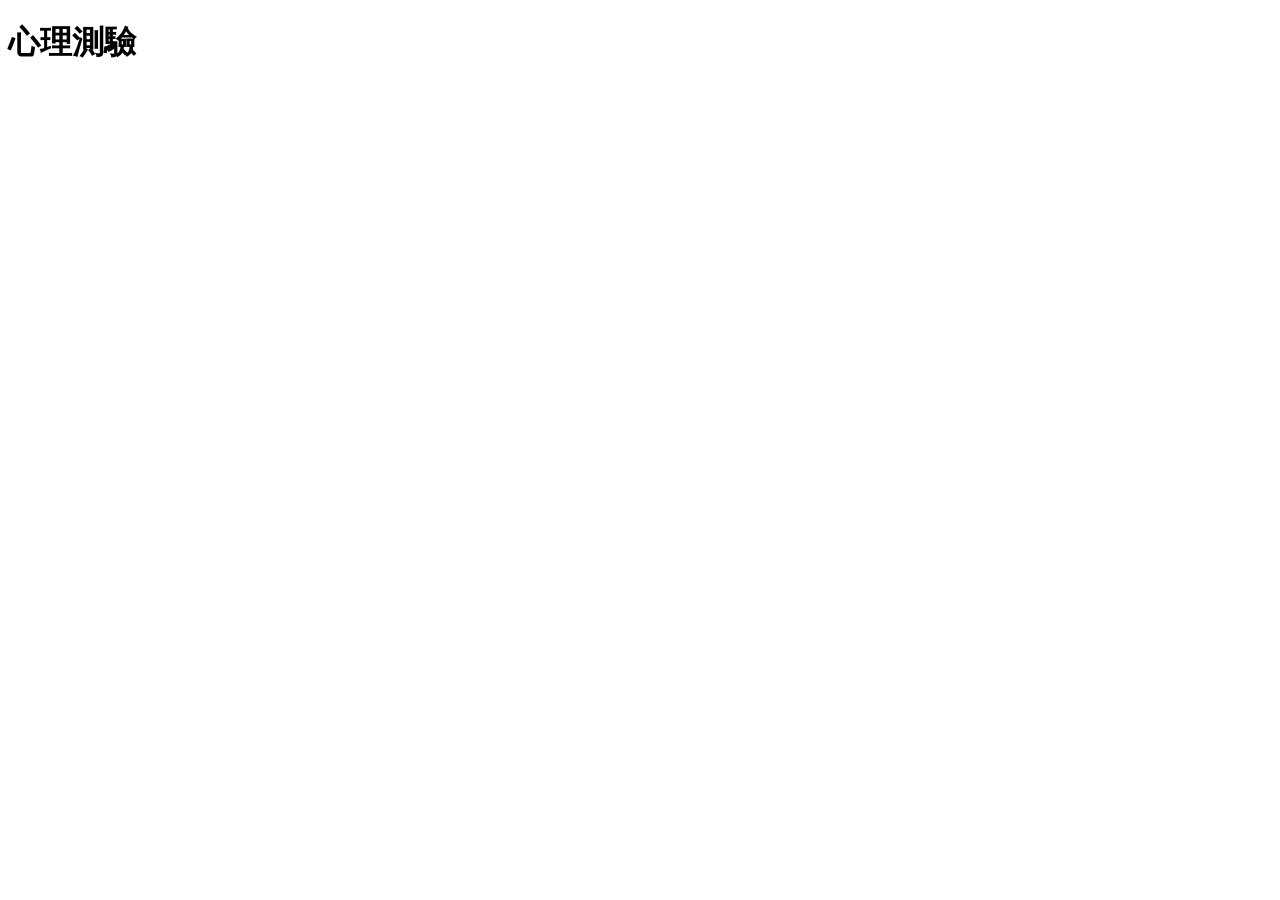
==== index.html @ 0093c1cd "Initial commit" ====
<!-- Psychology Quiz - Placeholder -->
<!DOCTYPE html>
<html lang="zh-TW">
<head>
  <meta charset="UTF-8">
  <meta name="viewport" content="width=device-width, initial-scale=1.0">
  <title>心理測驗</title>
</head>
<body>
  <h1>心理測驗</h1>
</body>
</html>
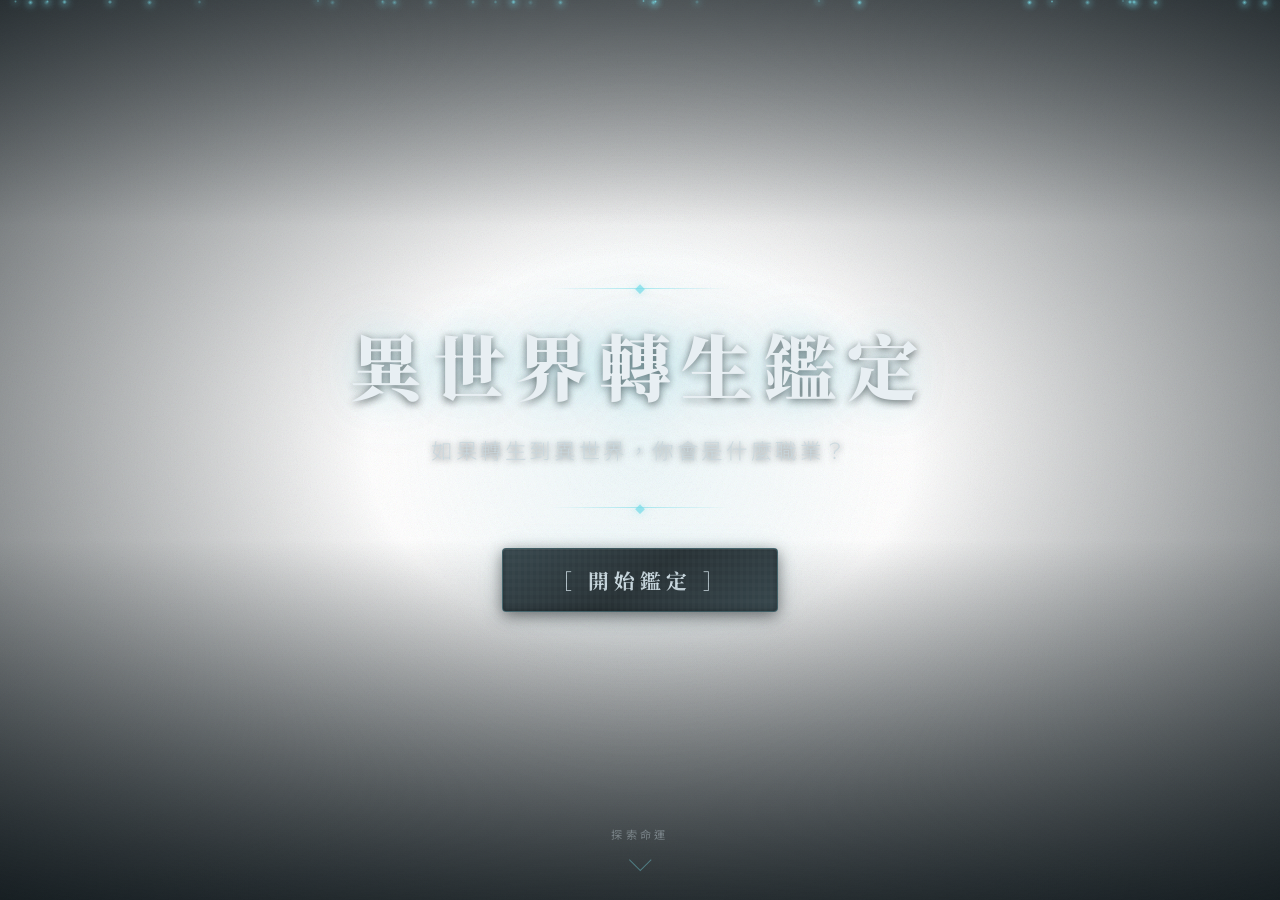
==== commit 28f23682: "Update index.html" ====
--- a/index.html
+++ b/index.html
@@ -1,12 +1,489 @@
-<!-- Psychology Quiz - Placeholder -->
 <!DOCTYPE html>
 <html lang="zh-TW">
 <head>
   <meta charset="UTF-8">
   <meta name="viewport" content="width=device-width, initial-scale=1.0">
-  <title>心理測驗</title>
+  <title>異世界轉生鑑定 — 如果轉生到異世界，你會是什麼職業？</title>
+  <meta name="description" content="踏入古老的傳送門，探索你在異世界中的命運。一場關於靈魂深處的職業鑑定，正等待著你。">
+  <link rel="preconnect" href="https://fonts.googleapis.com">
+  <link rel="preconnect" href="https://fonts.gstatic.com" crossorigin>
+  <link href="https://fonts.googleapis.com/css2?family=Noto+Serif+TC:wght@400;700;900&family=Noto+Sans+TC:wght@300;400;500&display=swap" rel="stylesheet">
+  <style>
+    /* ===== CSS Reset & Base ===== */
+    *, *::before, *::after {
+      margin: 0;
+      padding: 0;
+      box-sizing: border-box;
+    }
+
+    html, body {
+      width: 100%;
+      height: 100%;
+      overflow: hidden;
+      font-family: 'Noto Sans TC', sans-serif;
+    }
+
+    /* ===== Hero Container ===== */
+    .hero {
+      position: relative;
+      width: 100%;
+      height: 100vh;
+      display: flex;
+      flex-direction: column;
+      align-items: center;
+      justify-content: center;
+      overflow: hidden;
+    }
+
+    /* ===== Background Image ===== */
+    .hero__bg {
+      position: absolute;
+      inset: 0;
+      z-index: 0;
+      background: url('hero-bg.png') center center / cover no-repeat;
+      /* 備用路徑（若 hero-bg.png 不存在）:
+         background: url('file:///C:/Users/tokchou/.gemini/antigravity/brain/605d682d-2f90-44e6-a83c-8b6c13714601/hero_portal_image_1777382098458.png') center center / cover no-repeat;
+      */
+      filter: brightness(0.55) saturate(0.7);
+      animation: slowZoom 30s ease-in-out infinite alternate;
+    }
+
+    @keyframes slowZoom {
+      0%   { transform: scale(1); }
+      100% { transform: scale(1.08); }
+    }
+
+    /* ===== Dark Vignette Overlay ===== */
+    .hero__vignette {
+      position: absolute;
+      inset: 0;
+      z-index: 1;
+      background:
+        radial-gradient(ellipse at center, transparent 30%, rgba(10, 18, 22, 0.75) 100%),
+        linear-gradient(to bottom,
+          rgba(10, 18, 22, 0.5) 0%,
+          transparent 25%,
+          transparent 60%,
+          rgba(10, 18, 22, 0.8) 100%
+        );
+      pointer-events: none;
+    }
+
+    /* ===== Film Grain Overlay ===== */
+    .hero__grain {
+      position: absolute;
+      inset: 0;
+      z-index: 2;
+      pointer-events: none;
+      opacity: 0.12;
+      background-image: url("data:image/svg+xml,%3Csvg viewBox='0 0 256 256' xmlns='http://www.w3.org/2000/svg'%3E%3Cfilter id='noise'%3E%3CfeTurbulence type='fractalNoise' baseFrequency='0.9' numOctaves='4' stitchTiles='stitch'/%3E%3C/filter%3E%3Crect width='100%25' height='100%25' filter='url(%23noise)' opacity='1'/%3E%3C/svg%3E");
+      background-repeat: repeat;
+      background-size: 200px 200px;
+      mix-blend-mode: overlay;
+      animation: grainShift 0.5s steps(4) infinite;
+    }
+
+    @keyframes grainShift {
+      0%   { transform: translate(0, 0); }
+      25%  { transform: translate(-2px, 3px); }
+      50%  { transform: translate(3px, -1px); }
+      75%  { transform: translate(-1px, -3px); }
+      100% { transform: translate(2px, 1px); }
+    }
+
+    /* ===== Floating Particles ===== */
+    .particles {
+      position: absolute;
+      inset: 0;
+      z-index: 3;
+      pointer-events: none;
+      overflow: hidden;
+    }
+
+    .particle {
+      position: absolute;
+      width: 3px;
+      height: 3px;
+      background: radial-gradient(circle, rgba(120, 220, 232, 0.9), transparent);
+      border-radius: 50%;
+      animation: floatUp linear infinite;
+      box-shadow: 0 0 6px 2px rgba(120, 220, 232, 0.4);
+    }
+
+    @keyframes floatUp {
+      0%   { transform: translateY(100vh) scale(0); opacity: 0; }
+      10%  { opacity: 1; }
+      90%  { opacity: 0.8; }
+      100% { transform: translateY(-10vh) scale(1.2); opacity: 0; }
+    }
+
+    /* ===== Content Layer ===== */
+    .hero__content {
+      position: relative;
+      z-index: 4;
+      display: flex;
+      flex-direction: column;
+      align-items: center;
+      justify-content: center;
+      text-align: center;
+      padding: 2rem;
+      max-width: 900px;
+    }
+
+    /* ===== Decorative Rune Line ===== */
+    .rune-line {
+      width: 180px;
+      height: 1px;
+      background: linear-gradient(90deg, transparent, rgba(120, 220, 232, 0.6), transparent);
+      margin: 0 auto 1.8rem;
+      position: relative;
+    }
+
+    .rune-line::before {
+      content: '◆';
+      position: absolute;
+      top: 50%;
+      left: 50%;
+      transform: translate(-50%, -50%);
+      color: rgba(120, 220, 232, 0.7);
+      font-size: 10px;
+      text-shadow: 0 0 8px rgba(120, 220, 232, 0.5);
+    }
+
+    /* ===== Title ===== */
+    .hero__title {
+      font-family: 'Noto Serif TC', serif;
+      font-weight: 900;
+      font-size: clamp(2.4rem, 6vw, 4.5rem);
+      color: #e8eff3;
+      letter-spacing: 0.15em;
+      line-height: 1.3;
+      text-shadow:
+        0 0 40px rgba(80, 180, 200, 0.35),
+        0 0 80px rgba(80, 180, 200, 0.15),
+        0 2px 8px rgba(0, 0, 0, 0.6);
+      margin-bottom: 0.3em;
+      animation: titleFadeIn 2s ease-out forwards;
+      opacity: 0;
+    }
+
+    @keyframes titleFadeIn {
+      0%   { opacity: 0; transform: translateY(20px); filter: blur(6px); }
+      100% { opacity: 1; transform: translateY(0);    filter: blur(0); }
+    }
+
+    /* ===== Subtitle ===== */
+    .hero__subtitle {
+      font-family: 'Noto Sans TC', sans-serif;
+      font-weight: 300;
+      font-size: clamp(0.95rem, 2.2vw, 1.35rem);
+      color: rgba(200, 215, 222, 0.85);
+      letter-spacing: 0.12em;
+      line-height: 1.6;
+      margin-bottom: 2.5rem;
+      text-shadow: 0 1px 6px rgba(0, 0, 0, 0.5);
+      animation: subtitleFadeIn 2s ease-out 0.5s forwards;
+      opacity: 0;
+    }
+
+    @keyframes subtitleFadeIn {
+      0%   { opacity: 0; transform: translateY(14px); }
+      100% { opacity: 1; transform: translateY(0); }
+    }
+
+    /* ===== Second Rune Line (below subtitle) ===== */
+    .rune-line--bottom {
+      margin: 0 auto 2.5rem;
+    }
+
+    /* ===== Stone CTA Button ===== */
+    .btn-stone {
+      position: relative;
+      display: inline-block;
+      padding: 1rem 3rem;
+      font-family: 'Noto Serif TC', serif;
+      font-weight: 700;
+      font-size: clamp(1rem, 2vw, 1.3rem);
+      letter-spacing: 0.25em;
+      color: #c8d7de;
+      background:
+        linear-gradient(145deg, #3a4a50, #2a3438, #3a4a50);
+      border: 1px solid rgba(120, 220, 232, 0.2);
+      border-radius: 4px;
+      cursor: pointer;
+      text-decoration: none;
+      box-shadow:
+        inset 0 1px 0 rgba(255, 255, 255, 0.08),
+        inset 0 -2px 4px rgba(0, 0, 0, 0.3),
+        0 4px 16px rgba(0, 0, 0, 0.5),
+        0 0 30px rgba(80, 180, 200, 0.08);
+      transition: all 0.4s cubic-bezier(0.25, 0.46, 0.45, 0.94);
+      animation: btnFadeIn 2s ease-out 1s forwards;
+      opacity: 0;
+      overflow: hidden;
+    }
+
+    .btn-stone::before {
+      content: '';
+      position: absolute;
+      inset: 0;
+      background:
+        repeating-linear-gradient(
+          90deg,
+          transparent,
+          transparent 3px,
+          rgba(255, 255, 255, 0.015) 3px,
+          rgba(255, 255, 255, 0.015) 6px
+        ),
+        repeating-linear-gradient(
+          0deg,
+          transparent,
+          transparent 4px,
+          rgba(0, 0, 0, 0.04) 4px,
+          rgba(0, 0, 0, 0.04) 8px
+        );
+      border-radius: inherit;
+      pointer-events: none;
+    }
+
+    /* Glowing edge sweep */
+    .btn-stone::after {
+      content: '';
+      position: absolute;
+      top: 0;
+      left: -100%;
+      width: 100%;
+      height: 100%;
+      background: linear-gradient(
+        90deg,
+        transparent,
+        rgba(120, 220, 232, 0.12),
+        transparent
+      );
+      transition: left 0.6s ease;
+      pointer-events: none;
+    }
+
+    .btn-stone:hover {
+      color: #e0f4f8;
+      border-color: rgba(120, 220, 232, 0.5);
+      box-shadow:
+        inset 0 1px 0 rgba(255, 255, 255, 0.12),
+        inset 0 -2px 4px rgba(0, 0, 0, 0.3),
+        0 4px 20px rgba(0, 0, 0, 0.5),
+        0 0 50px rgba(80, 180, 200, 0.2),
+        0 0 100px rgba(80, 180, 200, 0.08);
+      transform: translateY(-2px);
+      text-shadow: 0 0 12px rgba(120, 220, 232, 0.4);
+    }
+
+    .btn-stone:hover::after {
+      left: 100%;
+    }
+
+    .btn-stone:active {
+      transform: translateY(0);
+      box-shadow:
+        inset 0 2px 4px rgba(0, 0, 0, 0.4),
+        0 2px 8px rgba(0, 0, 0, 0.5);
+    }
+
+    @keyframes btnFadeIn {
+      0%   { opacity: 0; transform: translateY(20px); }
+      100% { opacity: 1; transform: translateY(0); }
+    }
+
+    /* ===== Ambient Glow (behind portal area) ===== */
+    .hero__glow {
+      position: absolute;
+      z-index: 1;
+      width: 40vw;
+      height: 40vw;
+      max-width: 500px;
+      max-height: 500px;
+      top: 50%;
+      left: 50%;
+      transform: translate(-50%, -50%);
+      background: radial-gradient(circle, rgba(80, 180, 200, 0.1) 0%, transparent 70%);
+      pointer-events: none;
+      animation: glowPulse 5s ease-in-out infinite;
+    }
+
+    @keyframes glowPulse {
+      0%, 100% { opacity: 0.4; transform: translate(-50%, -50%) scale(1); }
+      50%      { opacity: 0.8; transform: translate(-50%, -50%) scale(1.15); }
+    }
+
+    /* ===== Bottom Decorative Line ===== */
+    .hero__footer {
+      position: absolute;
+      bottom: 2rem;
+      left: 50%;
+      transform: translateX(-50%);
+      z-index: 4;
+      display: flex;
+      flex-direction: column;
+      align-items: center;
+      gap: 0.6rem;
+      animation: footerFadeIn 2s ease-out 1.5s forwards;
+      opacity: 0;
+    }
+
+    @keyframes footerFadeIn {
+      0%   { opacity: 0; }
+      100% { opacity: 1; }
+    }
+
+    .scroll-hint {
+      font-family: 'Noto Sans TC', sans-serif;
+      font-size: 0.7rem;
+      color: rgba(200, 215, 222, 0.4);
+      letter-spacing: 0.3em;
+      text-transform: uppercase;
+    }
+
+    .scroll-arrow {
+      width: 16px;
+      height: 16px;
+      border-right: 1px solid rgba(120, 220, 232, 0.4);
+      border-bottom: 1px solid rgba(120, 220, 232, 0.4);
+      transform: rotate(45deg);
+      animation: arrowBounce 2s ease-in-out infinite;
+    }
+
+    @keyframes arrowBounce {
+      0%, 100% { transform: rotate(45deg) translateY(0); opacity: 0.4; }
+      50%      { transform: rotate(45deg) translateY(4px); opacity: 0.8; }
+    }
+
+    /* ===== Responsive Adjustments ===== */
+    @media (max-width: 768px) {
+      .hero__content {
+        padding: 1.5rem;
+      }
+
+      .rune-line {
+        width: 120px;
+        margin-bottom: 1.2rem;
+      }
+
+      .hero__subtitle {
+        margin-bottom: 2rem;
+      }
+
+      .btn-stone {
+        padding: 0.85rem 2.2rem;
+      }
+    }
+
+    @media (max-width: 480px) {
+      .hero__title {
+        letter-spacing: 0.08em;
+      }
+
+      .hero__subtitle {
+        letter-spacing: 0.06em;
+      }
+
+      .btn-stone {
+        padding: 0.75rem 1.8rem;
+        letter-spacing: 0.15em;
+      }
+    }
+  </style>
 </head>
 <body>
-  <h1>心理測驗</h1>
+  <section class="hero" id="hero-cover">
+    <!-- Background image layer -->
+    <div class="hero__bg" aria-hidden="true"></div>
+
+    <!-- Ambient glow -->
+    <div class="hero__glow" aria-hidden="true"></div>
+
+    <!-- Vignette overlay -->
+    <div class="hero__vignette" aria-hidden="true"></div>
+
+    <!-- Film grain overlay -->
+    <div class="hero__grain" aria-hidden="true"></div>
+
+    <!-- Floating soul particles -->
+    <div class="particles" aria-hidden="true" id="particles-container"></div>
+
+    <!-- Main content -->
+    <div class="hero__content">
+      <div class="rune-line" aria-hidden="true"></div>
+
+      <h1 class="hero__title" id="main-title">異世界轉生鑑定</h1>
+
+      <p class="hero__subtitle" id="main-subtitle">
+        如果轉生到異世界，你會是什麼職業？
+      </p>
+
+      <div class="rune-line rune-line--bottom" aria-hidden="true"></div>
+
+      <button class="btn-stone" id="start-quiz-btn" type="button" aria-label="開始鑑定">
+        ［ 開始鑑定 ］
+      </button>
+    </div>
+
+    <!-- Bottom scroll hint -->
+    <div class="hero__footer" aria-hidden="true">
+      <span class="scroll-hint">探索命運</span>
+      <div class="scroll-arrow"></div>
+    </div>
+  </section>
+
+  <script>
+    // ===== Generate floating soul particles =====
+    (function createParticles() {
+      const container = document.getElementById('particles-container');
+      const count = 35;
+
+      for (let i = 0; i < count; i++) {
+        const particle = document.createElement('div');
+        particle.classList.add('particle');
+
+        // Randomize position, size, and timing
+        const left = Math.random() * 100;
+        const size = 2 + Math.random() * 4;
+        const duration = 8 + Math.random() * 12;
+        const delay = Math.random() * 15;
+        const opacity = 0.3 + Math.random() * 0.7;
+
+        particle.style.left = `${left}%`;
+        particle.style.width = `${size}px`;
+        particle.style.height = `${size}px`;
+        particle.style.animationDuration = `${duration}s`;
+        particle.style.animationDelay = `${delay}s`;
+        particle.style.opacity = opacity;
+
+        container.appendChild(particle);
+      }
+    })();
+
+    // ===== Button click handler (placeholder for quiz navigation) =====
+    document.getElementById('start-quiz-btn').addEventListener('click', function() {
+      // Future: Navigate to quiz page
+      this.style.pointerEvents = 'none';
+      this.textContent = '⟡ 傳送中… ⟡';
+
+      // Simulate a portal transition effect
+      document.querySelector('.hero__glow').style.animation = 'none';
+      document.querySelector('.hero__glow').style.opacity = '1';
+      document.querySelector('.hero__glow').style.transform = 'translate(-50%, -50%) scale(3)';
+      document.querySelector('.hero__glow').style.transition = 'all 1.5s ease-in-out';
+
+      document.querySelector('.hero__bg').style.filter = 'brightness(0.2) saturate(0.3)';
+      document.querySelector('.hero__bg').style.transition = 'filter 1.5s ease-in-out';
+
+      // Reset after animation (replace with actual navigation)
+      setTimeout(() => {
+        this.textContent = '［ 開始鑑定 ］';
+        this.style.pointerEvents = 'auto';
+        document.querySelector('.hero__glow').style.cssText = '';
+        document.querySelector('.hero__bg').style.cssText = '';
+      }, 2500);
+    });
+  </script>
 </body>
 </html>
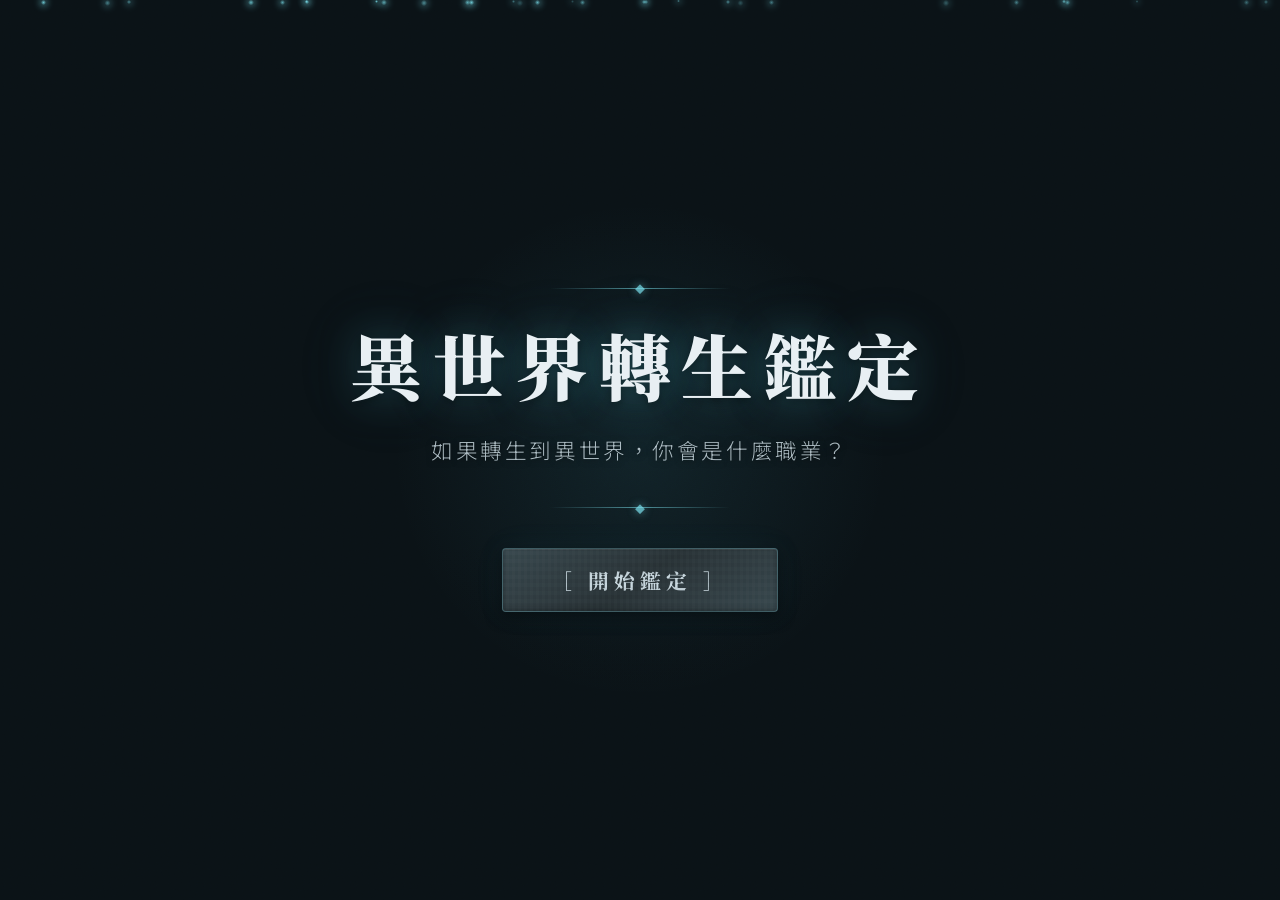
==== commit 8770bb99: "v1.0" ====
--- a/index.html
+++ b/index.html
@@ -8,482 +8,59 @@
   <link rel="preconnect" href="https://fonts.googleapis.com">
   <link rel="preconnect" href="https://fonts.gstatic.com" crossorigin>
   <link href="https://fonts.googleapis.com/css2?family=Noto+Serif+TC:wght@400;700;900&family=Noto+Sans+TC:wght@300;400;500&display=swap" rel="stylesheet">
-  <style>
-    /* ===== CSS Reset & Base ===== */
-    *, *::before, *::after {
-      margin: 0;
-      padding: 0;
-      box-sizing: border-box;
-    }
-
-    html, body {
-      width: 100%;
-      height: 100%;
-      overflow: hidden;
-      font-family: 'Noto Sans TC', sans-serif;
-    }
-
-    /* ===== Hero Container ===== */
-    .hero {
-      position: relative;
-      width: 100%;
-      height: 100vh;
-      display: flex;
-      flex-direction: column;
-      align-items: center;
-      justify-content: center;
-      overflow: hidden;
-    }
-
-    /* ===== Background Image ===== */
-    .hero__bg {
-      position: absolute;
-      inset: 0;
-      z-index: 0;
-      background: url('hero-bg.png') center center / cover no-repeat;
-      /* 備用路徑（若 hero-bg.png 不存在）:
-         background: url('file:///C:/Users/tokchou/.gemini/antigravity/brain/605d682d-2f90-44e6-a83c-8b6c13714601/hero_portal_image_1777382098458.png') center center / cover no-repeat;
-      */
-      filter: brightness(0.55) saturate(0.7);
-      animation: slowZoom 30s ease-in-out infinite alternate;
-    }
-
-    @keyframes slowZoom {
-      0%   { transform: scale(1); }
-      100% { transform: scale(1.08); }
-    }
-
-    /* ===== Dark Vignette Overlay ===== */
-    .hero__vignette {
-      position: absolute;
-      inset: 0;
-      z-index: 1;
-      background:
-        radial-gradient(ellipse at center, transparent 30%, rgba(10, 18, 22, 0.75) 100%),
-        linear-gradient(to bottom,
-          rgba(10, 18, 22, 0.5) 0%,
-          transparent 25%,
-          transparent 60%,
-          rgba(10, 18, 22, 0.8) 100%
-        );
-      pointer-events: none;
-    }
-
-    /* ===== Film Grain Overlay ===== */
-    .hero__grain {
-      position: absolute;
-      inset: 0;
-      z-index: 2;
-      pointer-events: none;
-      opacity: 0.12;
-      background-image: url("data:image/svg+xml,%3Csvg viewBox='0 0 256 256' xmlns='http://www.w3.org/2000/svg'%3E%3Cfilter id='noise'%3E%3CfeTurbulence type='fractalNoise' baseFrequency='0.9' numOctaves='4' stitchTiles='stitch'/%3E%3C/filter%3E%3Crect width='100%25' height='100%25' filter='url(%23noise)' opacity='1'/%3E%3C/svg%3E");
-      background-repeat: repeat;
-      background-size: 200px 200px;
-      mix-blend-mode: overlay;
-      animation: grainShift 0.5s steps(4) infinite;
-    }
-
-    @keyframes grainShift {
-      0%   { transform: translate(0, 0); }
-      25%  { transform: translate(-2px, 3px); }
-      50%  { transform: translate(3px, -1px); }
-      75%  { transform: translate(-1px, -3px); }
-      100% { transform: translate(2px, 1px); }
-    }
-
-    /* ===== Floating Particles ===== */
-    .particles {
-      position: absolute;
-      inset: 0;
-      z-index: 3;
-      pointer-events: none;
-      overflow: hidden;
-    }
-
-    .particle {
-      position: absolute;
-      width: 3px;
-      height: 3px;
-      background: radial-gradient(circle, rgba(120, 220, 232, 0.9), transparent);
-      border-radius: 50%;
-      animation: floatUp linear infinite;
-      box-shadow: 0 0 6px 2px rgba(120, 220, 232, 0.4);
-    }
-
-    @keyframes floatUp {
-      0%   { transform: translateY(100vh) scale(0); opacity: 0; }
-      10%  { opacity: 1; }
-      90%  { opacity: 0.8; }
-      100% { transform: translateY(-10vh) scale(1.2); opacity: 0; }
-    }
-
-    /* ===== Content Layer ===== */
-    .hero__content {
-      position: relative;
-      z-index: 4;
-      display: flex;
-      flex-direction: column;
-      align-items: center;
-      justify-content: center;
-      text-align: center;
-      padding: 2rem;
-      max-width: 900px;
-    }
-
-    /* ===== Decorative Rune Line ===== */
-    .rune-line {
-      width: 180px;
-      height: 1px;
-      background: linear-gradient(90deg, transparent, rgba(120, 220, 232, 0.6), transparent);
-      margin: 0 auto 1.8rem;
-      position: relative;
-    }
-
-    .rune-line::before {
-      content: '◆';
-      position: absolute;
-      top: 50%;
-      left: 50%;
-      transform: translate(-50%, -50%);
-      color: rgba(120, 220, 232, 0.7);
-      font-size: 10px;
-      text-shadow: 0 0 8px rgba(120, 220, 232, 0.5);
-    }
-
-    /* ===== Title ===== */
-    .hero__title {
-      font-family: 'Noto Serif TC', serif;
-      font-weight: 900;
-      font-size: clamp(2.4rem, 6vw, 4.5rem);
-      color: #e8eff3;
-      letter-spacing: 0.15em;
-      line-height: 1.3;
-      text-shadow:
-        0 0 40px rgba(80, 180, 200, 0.35),
-        0 0 80px rgba(80, 180, 200, 0.15),
-        0 2px 8px rgba(0, 0, 0, 0.6);
-      margin-bottom: 0.3em;
-      animation: titleFadeIn 2s ease-out forwards;
-      opacity: 0;
-    }
-
-    @keyframes titleFadeIn {
-      0%   { opacity: 0; transform: translateY(20px); filter: blur(6px); }
-      100% { opacity: 1; transform: translateY(0);    filter: blur(0); }
-    }
-
-    /* ===== Subtitle ===== */
-    .hero__subtitle {
-      font-family: 'Noto Sans TC', sans-serif;
-      font-weight: 300;
-      font-size: clamp(0.95rem, 2.2vw, 1.35rem);
-      color: rgba(200, 215, 222, 0.85);
-      letter-spacing: 0.12em;
-      line-height: 1.6;
-      margin-bottom: 2.5rem;
-      text-shadow: 0 1px 6px rgba(0, 0, 0, 0.5);
-      animation: subtitleFadeIn 2s ease-out 0.5s forwards;
-      opacity: 0;
-    }
-
-    @keyframes subtitleFadeIn {
-      0%   { opacity: 0; transform: translateY(14px); }
-      100% { opacity: 1; transform: translateY(0); }
-    }
-
-    /* ===== Second Rune Line (below subtitle) ===== */
-    .rune-line--bottom {
-      margin: 0 auto 2.5rem;
-    }
-
-    /* ===== Stone CTA Button ===== */
-    .btn-stone {
-      position: relative;
-      display: inline-block;
-      padding: 1rem 3rem;
-      font-family: 'Noto Serif TC', serif;
-      font-weight: 700;
-      font-size: clamp(1rem, 2vw, 1.3rem);
-      letter-spacing: 0.25em;
-      color: #c8d7de;
-      background:
-        linear-gradient(145deg, #3a4a50, #2a3438, #3a4a50);
-      border: 1px solid rgba(120, 220, 232, 0.2);
-      border-radius: 4px;
-      cursor: pointer;
-      text-decoration: none;
-      box-shadow:
-        inset 0 1px 0 rgba(255, 255, 255, 0.08),
-        inset 0 -2px 4px rgba(0, 0, 0, 0.3),
-        0 4px 16px rgba(0, 0, 0, 0.5),
-        0 0 30px rgba(80, 180, 200, 0.08);
-      transition: all 0.4s cubic-bezier(0.25, 0.46, 0.45, 0.94);
-      animation: btnFadeIn 2s ease-out 1s forwards;
-      opacity: 0;
-      overflow: hidden;
-    }
-
-    .btn-stone::before {
-      content: '';
-      position: absolute;
-      inset: 0;
-      background:
-        repeating-linear-gradient(
-          90deg,
-          transparent,
-          transparent 3px,
-          rgba(255, 255, 255, 0.015) 3px,
-          rgba(255, 255, 255, 0.015) 6px
-        ),
-        repeating-linear-gradient(
-          0deg,
-          transparent,
-          transparent 4px,
-          rgba(0, 0, 0, 0.04) 4px,
-          rgba(0, 0, 0, 0.04) 8px
-        );
-      border-radius: inherit;
-      pointer-events: none;
-    }
-
-    /* Glowing edge sweep */
-    .btn-stone::after {
-      content: '';
-      position: absolute;
-      top: 0;
-      left: -100%;
-      width: 100%;
-      height: 100%;
-      background: linear-gradient(
-        90deg,
-        transparent,
-        rgba(120, 220, 232, 0.12),
-        transparent
-      );
-      transition: left 0.6s ease;
-      pointer-events: none;
-    }
-
-    .btn-stone:hover {
-      color: #e0f4f8;
-      border-color: rgba(120, 220, 232, 0.5);
-      box-shadow:
-        inset 0 1px 0 rgba(255, 255, 255, 0.12),
-        inset 0 -2px 4px rgba(0, 0, 0, 0.3),
-        0 4px 20px rgba(0, 0, 0, 0.5),
-        0 0 50px rgba(80, 180, 200, 0.2),
-        0 0 100px rgba(80, 180, 200, 0.08);
-      transform: translateY(-2px);
-      text-shadow: 0 0 12px rgba(120, 220, 232, 0.4);
-    }
-
-    .btn-stone:hover::after {
-      left: 100%;
-    }
-
-    .btn-stone:active {
-      transform: translateY(0);
-      box-shadow:
-        inset 0 2px 4px rgba(0, 0, 0, 0.4),
-        0 2px 8px rgba(0, 0, 0, 0.5);
-    }
-
-    @keyframes btnFadeIn {
-      0%   { opacity: 0; transform: translateY(20px); }
-      100% { opacity: 1; transform: translateY(0); }
-    }
-
-    /* ===== Ambient Glow (behind portal area) ===== */
-    .hero__glow {
-      position: absolute;
-      z-index: 1;
-      width: 40vw;
-      height: 40vw;
-      max-width: 500px;
-      max-height: 500px;
-      top: 50%;
-      left: 50%;
-      transform: translate(-50%, -50%);
-      background: radial-gradient(circle, rgba(80, 180, 200, 0.1) 0%, transparent 70%);
-      pointer-events: none;
-      animation: glowPulse 5s ease-in-out infinite;
-    }
-
-    @keyframes glowPulse {
-      0%, 100% { opacity: 0.4; transform: translate(-50%, -50%) scale(1); }
-      50%      { opacity: 0.8; transform: translate(-50%, -50%) scale(1.15); }
-    }
-
-    /* ===== Bottom Decorative Line ===== */
-    .hero__footer {
-      position: absolute;
-      bottom: 2rem;
-      left: 50%;
-      transform: translateX(-50%);
-      z-index: 4;
-      display: flex;
-      flex-direction: column;
-      align-items: center;
-      gap: 0.6rem;
-      animation: footerFadeIn 2s ease-out 1.5s forwards;
-      opacity: 0;
-    }
-
-    @keyframes footerFadeIn {
-      0%   { opacity: 0; }
-      100% { opacity: 1; }
-    }
-
-    .scroll-hint {
-      font-family: 'Noto Sans TC', sans-serif;
-      font-size: 0.7rem;
-      color: rgba(200, 215, 222, 0.4);
-      letter-spacing: 0.3em;
-      text-transform: uppercase;
-    }
-
-    .scroll-arrow {
-      width: 16px;
-      height: 16px;
-      border-right: 1px solid rgba(120, 220, 232, 0.4);
-      border-bottom: 1px solid rgba(120, 220, 232, 0.4);
-      transform: rotate(45deg);
-      animation: arrowBounce 2s ease-in-out infinite;
-    }
-
-    @keyframes arrowBounce {
-      0%, 100% { transform: rotate(45deg) translateY(0); opacity: 0.4; }
-      50%      { transform: rotate(45deg) translateY(4px); opacity: 0.8; }
-    }
-
-    /* ===== Responsive Adjustments ===== */
-    @media (max-width: 768px) {
-      .hero__content {
-        padding: 1.5rem;
-      }
-
-      .rune-line {
-        width: 120px;
-        margin-bottom: 1.2rem;
-      }
-
-      .hero__subtitle {
-        margin-bottom: 2rem;
-      }
-
-      .btn-stone {
-        padding: 0.85rem 2.2rem;
-      }
-    }
-
-    @media (max-width: 480px) {
-      .hero__title {
-        letter-spacing: 0.08em;
-      }
-
-      .hero__subtitle {
-        letter-spacing: 0.06em;
-      }
-
-      .btn-stone {
-        padding: 0.75rem 1.8rem;
-        letter-spacing: 0.15em;
-      }
-    }
-  </style>
+  <link rel="stylesheet" href="style.css">
 </head>
 <body>
-  <section class="hero" id="hero-cover">
-    <!-- Background image layer -->
+
+  <!-- ===== SCREEN 1: COVER ===== -->
+  <section class="screen active" id="cover-screen">
     <div class="hero__bg" aria-hidden="true"></div>
-
-    <!-- Ambient glow -->
     <div class="hero__glow" aria-hidden="true"></div>
-
-    <!-- Vignette overlay -->
     <div class="hero__vignette" aria-hidden="true"></div>
-
-    <!-- Film grain overlay -->
     <div class="hero__grain" aria-hidden="true"></div>
-
-    <!-- Floating soul particles -->
     <div class="particles" aria-hidden="true" id="particles-container"></div>
 
-    <!-- Main content -->
     <div class="hero__content">
       <div class="rune-line" aria-hidden="true"></div>
-
-      <h1 class="hero__title" id="main-title">異世界轉生鑑定</h1>
-
-      <p class="hero__subtitle" id="main-subtitle">
-        如果轉生到異世界，你會是什麼職業？
-      </p>
-
+      <h1 class="hero__title">異世界轉生鑑定</h1>
+      <p class="hero__subtitle">如果轉生到異世界，你會是什麼職業？</p>
       <div class="rune-line rune-line--bottom" aria-hidden="true"></div>
-
-      <button class="btn-stone" id="start-quiz-btn" type="button" aria-label="開始鑑定">
-        ［ 開始鑑定 ］
-      </button>
-    </div>
-
-    <!-- Bottom scroll hint -->
-    <div class="hero__footer" aria-hidden="true">
-      <span class="scroll-hint">探索命運</span>
-      <div class="scroll-arrow"></div>
+      <button class="btn-stone" id="start-quiz-btn" type="button">［ 開始鑑定 ］</button>
     </div>
   </section>
 
-  <script>
-    // ===== Generate floating soul particles =====
-    (function createParticles() {
-      const container = document.getElementById('particles-container');
-      const count = 35;
+  <!-- ===== SCREEN 2: QUIZ ===== -->
+  <section class="screen" id="quiz-screen">
+    <div class="hero__grain" aria-hidden="true" style="opacity:0.06"></div>
+    <div class="quiz-container quiz-fade-enter">
+      <div class="progress-bar">
+        <div class="progress-bar__fill" id="progress-fill"></div>
+      </div>
+      <div class="quiz-header">
+        <div class="quiz-step" id="quiz-step"></div>
+        <h2 class="quiz-chapter" id="quiz-chapter"></h2>
+      </div>
+      <p class="quiz-scenario" id="quiz-scenario"></p>
+      <div class="options-list" id="options-list"></div>
+      <button class="btn-next" id="next-btn" type="button">下一題 →</button>
+    </div>
+  </section>
 
-      for (let i = 0; i < count; i++) {
-        const particle = document.createElement('div');
-        particle.classList.add('particle');
+  <!-- ===== SCREEN 3: RESULT ===== -->
+  <section class="screen" id="result-screen">
+    <div class="hero__grain" aria-hidden="true" style="opacity:0.06"></div>
+    <div class="result-container">
+      <div class="result-badge">— 靈 魂 軌 跡 鑑 定 結 果 —</div>
+      <div class="rune-line" aria-hidden="true" style="margin-bottom:1.5rem"></div>
+      <h2 class="result-job" id="result-job"></h2>
+      <p class="result-subtitle" id="result-subtitle"></p>
+      <p class="result-attrs" id="result-attrs"></p>
+      <div class="result-divider"></div>
+      <div class="result-description" id="result-desc"></div>
+      <button class="btn-retry" id="retry-btn" type="button">再測一次</button>
+    </div>
+  </section>
 
-        // Randomize position, size, and timing
-        const left = Math.random() * 100;
-        const size = 2 + Math.random() * 4;
-        const duration = 8 + Math.random() * 12;
-        const delay = Math.random() * 15;
-        const opacity = 0.3 + Math.random() * 0.7;
-
-        particle.style.left = `${left}%`;
-        particle.style.width = `${size}px`;
-        particle.style.height = `${size}px`;
-        particle.style.animationDuration = `${duration}s`;
-        particle.style.animationDelay = `${delay}s`;
-        particle.style.opacity = opacity;
-
-        container.appendChild(particle);
-      }
-    })();
-
-    // ===== Button click handler (placeholder for quiz navigation) =====
-    document.getElementById('start-quiz-btn').addEventListener('click', function() {
-      // Future: Navigate to quiz page
-      this.style.pointerEvents = 'none';
-      this.textContent = '⟡ 傳送中… ⟡';
-
-      // Simulate a portal transition effect
-      document.querySelector('.hero__glow').style.animation = 'none';
-      document.querySelector('.hero__glow').style.opacity = '1';
-      document.querySelector('.hero__glow').style.transform = 'translate(-50%, -50%) scale(3)';
-      document.querySelector('.hero__glow').style.transition = 'all 1.5s ease-in-out';
-
-      document.querySelector('.hero__bg').style.filter = 'brightness(0.2) saturate(0.3)';
-      document.querySelector('.hero__bg').style.transition = 'filter 1.5s ease-in-out';
-
-      // Reset after animation (replace with actual navigation)
-      setTimeout(() => {
-        this.textContent = '［ 開始鑑定 ］';
-        this.style.pointerEvents = 'auto';
-        document.querySelector('.hero__glow').style.cssText = '';
-        document.querySelector('.hero__bg').style.cssText = '';
-      }, 2500);
-    });
-  </script>
+  <script src="quiz.js"></script>
 </body>
 </html>
--- a/style.css
+++ b/style.css
@@ -0,0 +1,343 @@
+/* ===== Google Fonts loaded in HTML ===== */
+
+/* ===== Reset & Base ===== */
+*, *::before, *::after { margin:0; padding:0; box-sizing:border-box; }
+html, body {
+  width:100%; height:100%;
+  font-family:'Noto Sans TC', sans-serif;
+  background:#0a1216;
+  color:#c8d7de;
+  overflow-x:hidden;
+}
+
+/* ===== Screen System ===== */
+.screen {
+  display:none;
+  min-height:100vh;
+  width:100%;
+  position:relative;
+  flex-direction:column;
+  align-items:center;
+  justify-content:center;
+}
+.screen.active { display:flex; }
+
+/* ===== COVER SCREEN ===== */
+#cover-screen { overflow:hidden; }
+
+.hero__bg {
+  position:absolute; inset:0; z-index:0;
+  background: url('hero-bg.png') center center / cover no-repeat;
+  filter: brightness(0.55) saturate(0.7);
+  animation: slowZoom 30s ease-in-out infinite alternate;
+}
+@keyframes slowZoom { 0%{transform:scale(1)} 100%{transform:scale(1.08)} }
+
+.hero__vignette {
+  position:absolute; inset:0; z-index:1;
+  background:
+    radial-gradient(ellipse at center, transparent 30%, rgba(10,18,22,0.75) 100%),
+    linear-gradient(to bottom, rgba(10,18,22,0.5) 0%, transparent 25%, transparent 60%, rgba(10,18,22,0.8) 100%);
+  pointer-events:none;
+}
+
+.hero__grain {
+  position:absolute; inset:0; z-index:2; pointer-events:none; opacity:0.12;
+  background-image: url("data:image/svg+xml,%3Csvg viewBox='0 0 256 256' xmlns='http://www.w3.org/2000/svg'%3E%3Cfilter id='n'%3E%3CfeTurbulence type='fractalNoise' baseFrequency='0.9' numOctaves='4' stitchTiles='stitch'/%3E%3C/filter%3E%3Crect width='100%25' height='100%25' filter='url(%23n)'/%3E%3C/svg%3E");
+  background-size:200px; mix-blend-mode:overlay;
+  animation: grainShift 0.5s steps(4) infinite;
+}
+@keyframes grainShift {
+  0%{transform:translate(0,0)} 25%{transform:translate(-2px,3px)}
+  50%{transform:translate(3px,-1px)} 75%{transform:translate(-1px,-3px)}
+  100%{transform:translate(2px,1px)}
+}
+
+.hero__glow {
+  position:absolute; z-index:1;
+  width:40vw; height:40vw; max-width:500px; max-height:500px;
+  top:50%; left:50%; transform:translate(-50%,-50%);
+  background:radial-gradient(circle, rgba(80,180,200,0.1) 0%, transparent 70%);
+  pointer-events:none; animation:glowPulse 5s ease-in-out infinite;
+}
+@keyframes glowPulse {
+  0%,100%{opacity:0.4;transform:translate(-50%,-50%) scale(1)}
+  50%{opacity:0.8;transform:translate(-50%,-50%) scale(1.15)}
+}
+
+.particles { position:absolute; inset:0; z-index:3; pointer-events:none; overflow:hidden; }
+.particle {
+  position:absolute; width:3px; height:3px;
+  background:radial-gradient(circle, rgba(120,220,232,0.9), transparent);
+  border-radius:50%; animation:floatUp linear infinite;
+  box-shadow:0 0 6px 2px rgba(120,220,232,0.4);
+}
+@keyframes floatUp {
+  0%{transform:translateY(100vh) scale(0);opacity:0}
+  10%{opacity:1} 90%{opacity:0.8}
+  100%{transform:translateY(-10vh) scale(1.2);opacity:0}
+}
+
+.hero__content {
+  position:relative; z-index:4;
+  display:flex; flex-direction:column; align-items:center;
+  text-align:center; padding:2rem; max-width:900px;
+}
+
+.rune-line {
+  width:180px; height:1px; margin:0 auto 1.8rem;
+  background:linear-gradient(90deg, transparent, rgba(120,220,232,0.6), transparent);
+  position:relative;
+}
+.rune-line::before {
+  content:'◆'; position:absolute; top:50%; left:50%;
+  transform:translate(-50%,-50%); color:rgba(120,220,232,0.7);
+  font-size:10px; text-shadow:0 0 8px rgba(120,220,232,0.5);
+}
+
+.hero__title {
+  font-family:'Noto Serif TC', serif; font-weight:900;
+  font-size:clamp(2.4rem, 6vw, 4.5rem); color:#e8eff3;
+  letter-spacing:0.15em; line-height:1.3;
+  text-shadow: 0 0 40px rgba(80,180,200,0.35), 0 0 80px rgba(80,180,200,0.15), 0 2px 8px rgba(0,0,0,0.6);
+  margin-bottom:0.3em;
+  animation:titleFadeIn 2s ease-out forwards; opacity:0;
+}
+@keyframes titleFadeIn {
+  0%{opacity:0;transform:translateY(20px);filter:blur(6px)}
+  100%{opacity:1;transform:translateY(0);filter:blur(0)}
+}
+
+.hero__subtitle {
+  font-family:'Noto Sans TC', sans-serif; font-weight:300;
+  font-size:clamp(0.95rem, 2.2vw, 1.35rem);
+  color:rgba(200,215,222,0.85); letter-spacing:0.12em; line-height:1.6;
+  margin-bottom:2.5rem; text-shadow:0 1px 6px rgba(0,0,0,0.5);
+  animation:subtitleFadeIn 2s ease-out 0.5s forwards; opacity:0;
+}
+@keyframes subtitleFadeIn {
+  0%{opacity:0;transform:translateY(14px)} 100%{opacity:1;transform:translateY(0)}
+}
+
+.rune-line--bottom { margin:0 auto 2.5rem; }
+
+/* ===== Stone Button ===== */
+.btn-stone {
+  position:relative; display:inline-block;
+  padding:1rem 3rem;
+  font-family:'Noto Serif TC', serif; font-weight:700;
+  font-size:clamp(1rem, 2vw, 1.3rem); letter-spacing:0.25em;
+  color:#c8d7de;
+  background:linear-gradient(145deg, #3a4a50, #2a3438, #3a4a50);
+  border:1px solid rgba(120,220,232,0.2); border-radius:4px;
+  cursor:pointer; text-decoration:none;
+  box-shadow: inset 0 1px 0 rgba(255,255,255,0.08), inset 0 -2px 4px rgba(0,0,0,0.3),
+    0 4px 16px rgba(0,0,0,0.5), 0 0 30px rgba(80,180,200,0.08);
+  transition:all 0.4s cubic-bezier(0.25,0.46,0.45,0.94);
+  animation:btnFadeIn 2s ease-out 1s forwards; opacity:0; overflow:hidden;
+}
+.btn-stone::before {
+  content:''; position:absolute; inset:0;
+  background: repeating-linear-gradient(90deg,transparent,transparent 3px,rgba(255,255,255,0.015) 3px,rgba(255,255,255,0.015) 6px),
+    repeating-linear-gradient(0deg,transparent,transparent 4px,rgba(0,0,0,0.04) 4px,rgba(0,0,0,0.04) 8px);
+  border-radius:inherit; pointer-events:none;
+}
+.btn-stone::after {
+  content:''; position:absolute; top:0; left:-100%; width:100%; height:100%;
+  background:linear-gradient(90deg,transparent,rgba(120,220,232,0.12),transparent);
+  transition:left 0.6s ease; pointer-events:none;
+}
+.btn-stone:hover {
+  color:#e0f4f8; border-color:rgba(120,220,232,0.5);
+  box-shadow: inset 0 1px 0 rgba(255,255,255,0.12), inset 0 -2px 4px rgba(0,0,0,0.3),
+    0 4px 20px rgba(0,0,0,0.5), 0 0 50px rgba(80,180,200,0.2), 0 0 100px rgba(80,180,200,0.08);
+  transform:translateY(-2px); text-shadow:0 0 12px rgba(120,220,232,0.4);
+}
+.btn-stone:hover::after { left:100%; }
+.btn-stone:active { transform:translateY(0); }
+@keyframes btnFadeIn { 0%{opacity:0;transform:translateY(20px)} 100%{opacity:1;transform:translateY(0)} }
+
+/* ===== QUIZ SCREEN ===== */
+#quiz-screen {
+  background:
+    radial-gradient(ellipse at 30% 20%, rgba(30,60,70,0.4) 0%, transparent 60%),
+    radial-gradient(ellipse at 70% 80%, rgba(20,50,60,0.3) 0%, transparent 60%),
+    #0a1216;
+  padding:2rem 1rem;
+}
+
+.quiz-container {
+  max-width:720px; width:100%; position:relative; z-index:2;
+}
+
+/* Progress Bar */
+.progress-bar {
+  width:100%; height:4px; background:rgba(120,220,232,0.1);
+  border-radius:2px; margin-bottom:2rem; overflow:hidden;
+}
+.progress-bar__fill {
+  height:100%; width:0%;
+  background:linear-gradient(90deg, rgba(80,180,200,0.6), rgba(120,220,232,0.9));
+  border-radius:2px; transition:width 0.6s ease;
+}
+
+.quiz-header {
+  text-align:center; margin-bottom:2rem;
+}
+.quiz-step {
+  font-size:0.8rem; letter-spacing:0.3em; color:rgba(120,220,232,0.6);
+  margin-bottom:0.5rem; text-transform:uppercase;
+}
+.quiz-chapter {
+  font-family:'Noto Serif TC', serif; font-weight:700;
+  font-size:clamp(1.3rem, 3.5vw, 1.8rem); color:#e8eff3;
+  letter-spacing:0.08em;
+  text-shadow:0 0 20px rgba(80,180,200,0.2);
+}
+
+.quiz-scenario {
+  font-size:clamp(0.9rem, 2vw, 1.05rem); line-height:1.8;
+  color:rgba(200,215,222,0.8); text-align:center;
+  margin-bottom:2.5rem; padding:0 1rem;
+}
+
+/* Option Cards */
+.options-list { display:flex; flex-direction:column; gap:0.8rem; }
+.option-card {
+  display:flex; align-items:flex-start; gap:1rem;
+  padding:1.1rem 1.4rem;
+  background:rgba(30,45,52,0.5);
+  border:1px solid rgba(120,220,232,0.1);
+  border-radius:8px; cursor:pointer;
+  transition:all 0.35s ease;
+  position:relative; overflow:hidden;
+}
+.option-card::before {
+  content:''; position:absolute; inset:0;
+  background:linear-gradient(135deg, rgba(120,220,232,0.03), transparent);
+  pointer-events:none;
+}
+.option-card:hover {
+  background:rgba(40,60,70,0.6);
+  border-color:rgba(120,220,232,0.35);
+  transform:translateX(6px);
+  box-shadow:0 0 20px rgba(80,180,200,0.08);
+}
+.option-card.selected {
+  background:rgba(50,80,90,0.5);
+  border-color:rgba(120,220,232,0.6);
+  box-shadow:0 0 30px rgba(80,180,200,0.15), inset 0 0 20px rgba(80,180,200,0.05);
+}
+.option-label {
+  font-family:'Noto Serif TC', serif; font-weight:700;
+  font-size:1.1rem; color:rgba(120,220,232,0.8);
+  min-width:1.6rem; padding-top:1px;
+}
+.option-text {
+  font-size:clamp(0.88rem, 1.8vw, 0.98rem);
+  line-height:1.7; color:rgba(200,215,222,0.85);
+}
+
+/* Next Button */
+.btn-next {
+  display:block; margin:2.5rem auto 0; padding:0.9rem 2.5rem;
+  font-family:'Noto Serif TC', serif; font-weight:700;
+  font-size:1rem; letter-spacing:0.2em; color:#c8d7de;
+  background:linear-gradient(145deg, #3a4a50, #2a3438);
+  border:1px solid rgba(120,220,232,0.2); border-radius:4px;
+  cursor:pointer;
+  box-shadow:0 4px 16px rgba(0,0,0,0.4);
+  transition:all 0.35s ease;
+  opacity:0.3; pointer-events:none;
+}
+.btn-next.enabled {
+  opacity:1; pointer-events:auto;
+}
+.btn-next.enabled:hover {
+  border-color:rgba(120,220,232,0.5);
+  transform:translateY(-2px);
+  box-shadow:0 4px 20px rgba(0,0,0,0.5), 0 0 40px rgba(80,180,200,0.12);
+  text-shadow:0 0 10px rgba(120,220,232,0.3);
+}
+
+/* Quiz Fade Animation */
+.quiz-fade-enter {
+  animation:quizFadeIn 0.5s ease-out forwards;
+}
+@keyframes quizFadeIn {
+  0%{opacity:0;transform:translateY(20px)} 100%{opacity:1;transform:translateY(0)}
+}
+
+/* ===== RESULT SCREEN ===== */
+#result-screen {
+  background:
+    radial-gradient(ellipse at center, rgba(30,60,70,0.5) 0%, transparent 70%),
+    #0a1216;
+  padding:3rem 1.5rem;
+  text-align:center;
+}
+
+.result-container {
+  max-width:700px; width:100%; position:relative; z-index:2;
+}
+
+.result-badge {
+  font-size:0.8rem; letter-spacing:0.4em; color:rgba(120,220,232,0.5);
+  margin-bottom:1rem;
+}
+.result-job {
+  font-family:'Noto Serif TC', serif; font-weight:900;
+  font-size:clamp(2rem, 5vw, 3.2rem); color:#e8eff3;
+  letter-spacing:0.1em; margin-bottom:0.5rem;
+  text-shadow:0 0 40px rgba(80,180,200,0.3), 0 2px 8px rgba(0,0,0,0.5);
+  animation:titleFadeIn 1.5s ease-out forwards;
+}
+.result-subtitle {
+  font-size:clamp(0.9rem, 2vw, 1.1rem); color:rgba(120,220,232,0.7);
+  letter-spacing:0.15em; margin-bottom:0.8rem;
+  font-family:'Noto Serif TC', serif;
+}
+.result-attrs {
+  font-size:0.85rem; color:rgba(200,215,222,0.5);
+  letter-spacing:0.1em; margin-bottom:2rem;
+}
+
+.result-divider {
+  width:120px; height:1px; margin:0 auto 2rem;
+  background:linear-gradient(90deg, transparent, rgba(120,220,232,0.5), transparent);
+}
+
+.result-description {
+  font-size:clamp(0.92rem, 1.8vw, 1.02rem);
+  line-height:2; color:rgba(200,215,222,0.8);
+  text-align:left; padding:0 0.5rem;
+  margin-bottom:3rem;
+}
+
+.btn-retry {
+  display:inline-block; padding:0.9rem 2.5rem;
+  font-family:'Noto Serif TC', serif; font-weight:700;
+  font-size:1rem; letter-spacing:0.2em; color:#c8d7de;
+  background:linear-gradient(145deg, #3a4a50, #2a3438);
+  border:1px solid rgba(120,220,232,0.2); border-radius:4px;
+  cursor:pointer;
+  box-shadow:0 4px 16px rgba(0,0,0,0.4);
+  transition:all 0.35s ease;
+}
+.btn-retry:hover {
+  border-color:rgba(120,220,232,0.5);
+  transform:translateY(-2px);
+  box-shadow:0 4px 20px rgba(0,0,0,0.5), 0 0 40px rgba(80,180,200,0.12);
+}
+
+/* ===== Responsive ===== */
+@media (max-width:768px) {
+  .hero__content { padding:1.5rem; }
+  .rune-line { width:120px; margin-bottom:1.2rem; }
+  .btn-stone { padding:0.85rem 2.2rem; }
+  .option-card { padding:0.9rem 1rem; }
+}
+@media (max-width:480px) {
+  .hero__title { letter-spacing:0.08em; }
+  .btn-stone { padding:0.75rem 1.8rem; letter-spacing:0.15em; }
+}
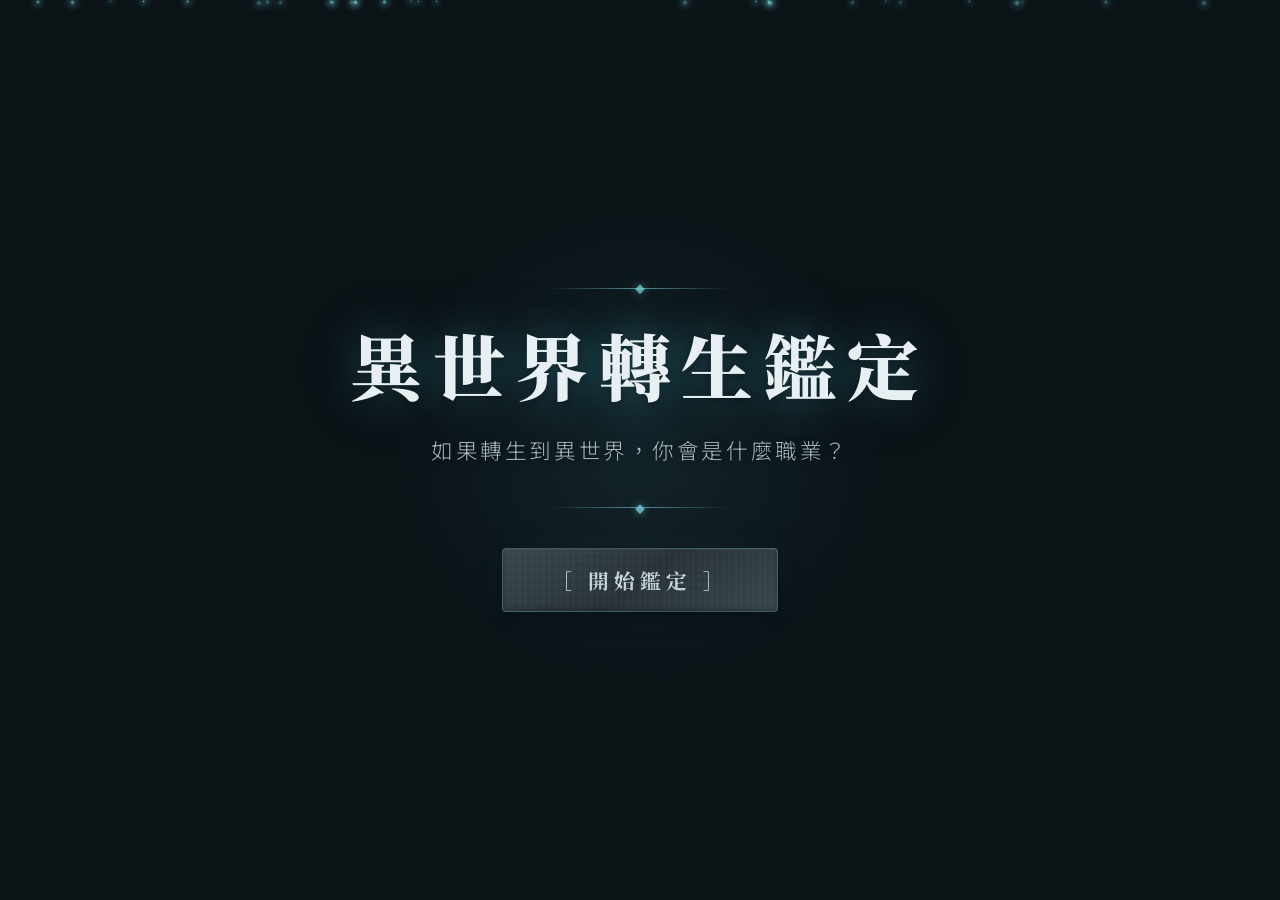
==== commit f8e5bc35: "版號：v1.0.0 (初版完整功能，含封面、10題測驗邏輯、12種職業結果、圖片預留區塊) 版號：v1.0.0 (初版完整功能，含封面、10題測驗邏輯、12種職業結果、圖片預留區塊)" ====
--- a/index.html
+++ b/index.html
@@ -40,6 +40,13 @@
         <div class="quiz-step" id="quiz-step"></div>
         <h2 class="quiz-chapter" id="quiz-chapter"></h2>
       </div>
+
+      <!-- 預留的圖片區塊 -->
+      <div class="quiz-image-placeholder" id="quiz-image-container">
+        <img id="quiz-image" src="" alt="情境插圖">
+        <div class="image-placeholder-text">【情境插圖預留區】</div>
+      </div>
+
       <p class="quiz-scenario" id="quiz-scenario"></p>
       <div class="options-list" id="options-list"></div>
       <button class="btn-next" id="next-btn" type="button">下一題 →</button>
--- a/style.css
+++ b/style.css
@@ -8,6 +8,7 @@
   background:#0a1216;
   color:#c8d7de;
   overflow-x:hidden;
+  overflow-y:scroll; /* 防止捲軸出現/消失造成的畫面抖動 */
 }
 
 /* ===== Screen System ===== */
@@ -193,6 +194,36 @@
   font-size:clamp(1.3rem, 3.5vw, 1.8rem); color:#e8eff3;
   letter-spacing:0.08em;
   text-shadow:0 0 20px rgba(80,180,200,0.2);
+}
+
+/* Quiz Image Placeholder */
+.quiz-image-placeholder {
+  width: 100%;
+  height: 240px;
+  background: rgba(30, 45, 52, 0.4);
+  border: 1px dashed rgba(120, 220, 232, 0.3);
+  border-radius: 8px;
+  margin-bottom: 2rem;
+  display: flex;
+  align-items: center;
+  justify-content: center;
+  overflow: hidden;
+  position: relative;
+}
+
+.image-placeholder-text {
+  color: rgba(120, 220, 232, 0.5);
+  font-size: 0.9rem;
+  letter-spacing: 0.1em;
+}
+
+#quiz-image {
+  width: 100%;
+  height: 100%;
+  object-fit: cover;
+  position: absolute;
+  inset: 0;
+  display: none; /* 有圖片時再改為 block */
 }
 
 .quiz-scenario {
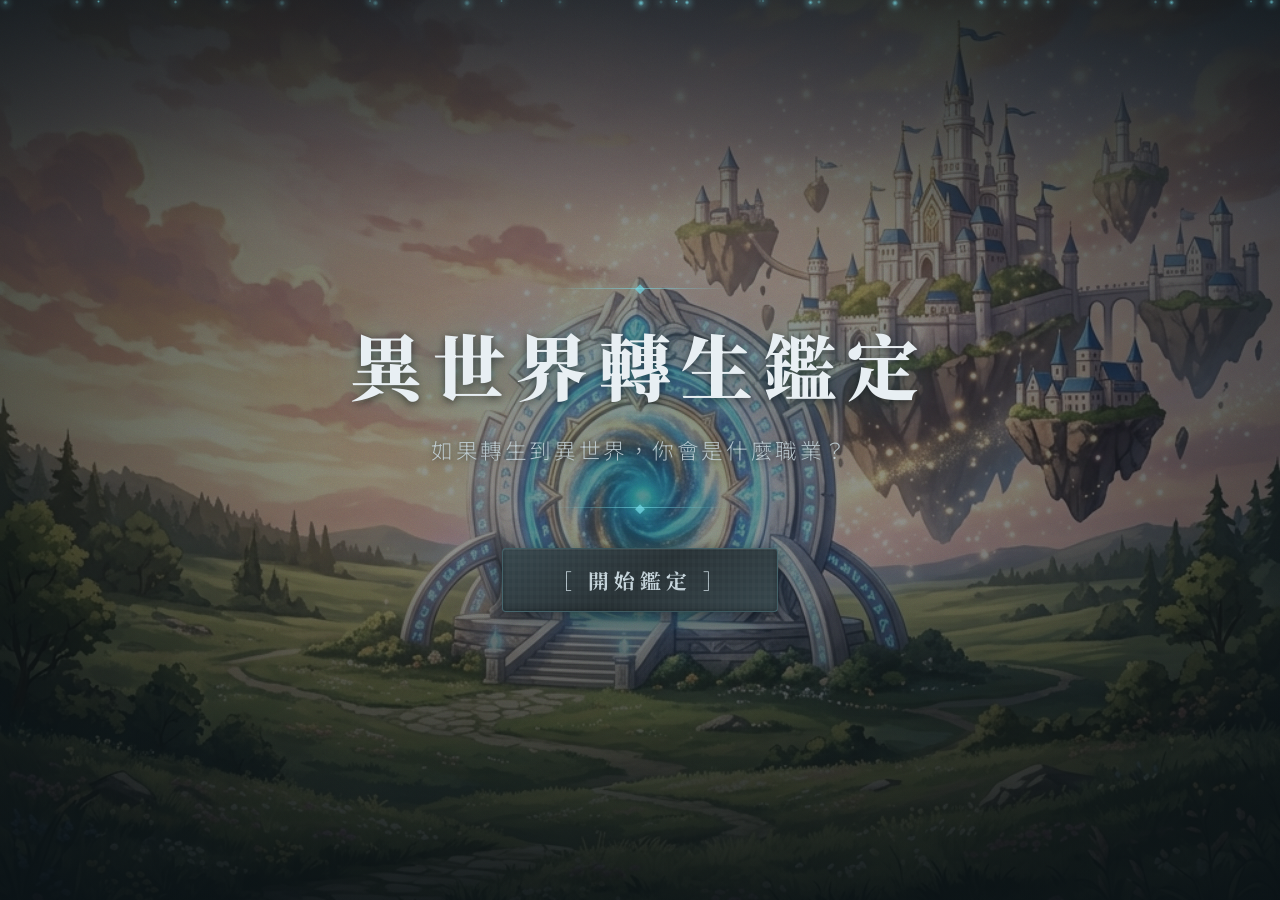
==== commit 0ce6af4f: "手機、PC畫面適配" ====
--- a/index.html
+++ b/index.html
@@ -36,20 +36,23 @@
       <div class="progress-bar">
         <div class="progress-bar__fill" id="progress-fill"></div>
       </div>
-      <div class="quiz-header">
-        <div class="quiz-step" id="quiz-step"></div>
-        <h2 class="quiz-chapter" id="quiz-chapter"></h2>
+      <div class="quiz-layout">
+        <!-- 圖片區 -->
+        <div class="quiz-visual" id="quiz-image-container">
+          <img id="quiz-image" src="" alt="情境插圖">
+          <div class="image-placeholder-text">【情境插圖預留區】</div>
+        </div>
+        <!-- 內容區 -->
+        <div class="quiz-content">
+          <div class="quiz-header">
+            <div class="quiz-step" id="quiz-step"></div>
+            <h2 class="quiz-chapter" id="quiz-chapter"></h2>
+          </div>
+          <p class="quiz-scenario" id="quiz-scenario"></p>
+          <div class="options-list" id="options-list"></div>
+          <button class="btn-next" id="next-btn" type="button">下一題 →</button>
+        </div>
       </div>
-
-      <!-- 預留的圖片區塊 -->
-      <div class="quiz-image-placeholder" id="quiz-image-container">
-        <img id="quiz-image" src="" alt="情境插圖">
-        <div class="image-placeholder-text">【情境插圖預留區】</div>
-      </div>
-
-      <p class="quiz-scenario" id="quiz-scenario"></p>
-      <div class="options-list" id="options-list"></div>
-      <button class="btn-next" id="next-btn" type="button">下一題 →</button>
     </div>
   </section>
 
--- a/style.css
+++ b/style.css
@@ -19,7 +19,14 @@
   position:relative;
   flex-direction:column;
   align-items:center;
-  justify-content:center;
+  justify-content:flex-start; /* 改為 flex-start 避免內容過長時上下被切掉或產生抖動 */
+  padding-top: max(3rem, 10vh);
+  padding-bottom: 3rem;
+}
+#cover-screen {
+  justify-content: center;
+  padding-top: 0;
+  padding-bottom: 0;
 }
 .screen.active { display:flex; }
 
@@ -28,7 +35,7 @@
 
 .hero__bg {
   position:absolute; inset:0; z-index:0;
-  background: url('hero-bg.png') center center / cover no-repeat;
+  background: url('preview_cover.png') center center / cover no-repeat;
   filter: brightness(0.55) saturate(0.7);
   animation: slowZoom 30s ease-in-out infinite alternate;
 }
@@ -164,17 +171,22 @@
     radial-gradient(ellipse at 30% 20%, rgba(30,60,70,0.4) 0%, transparent 60%),
     radial-gradient(ellipse at 70% 80%, rgba(20,50,60,0.3) 0%, transparent 60%),
     #0a1216;
-  padding:2rem 1rem;
+  height:100vh; min-height:0;
+  padding:0; overflow:hidden;
+  justify-content:stretch;
 }
 
 .quiz-container {
-  max-width:720px; width:100%; position:relative; z-index:2;
+  width:100%; height:100%;
+  display:flex; flex-direction:column;
+  padding:1.2rem 2.5rem;
+  position:relative; z-index:2;
 }
 
 /* Progress Bar */
 .progress-bar {
-  width:100%; height:4px; background:rgba(120,220,232,0.1);
-  border-radius:2px; margin-bottom:2rem; overflow:hidden;
+  width:100%; height:3px; background:rgba(120,220,232,0.1);
+  border-radius:2px; margin-bottom:1rem; overflow:hidden; flex-shrink:0;
 }
 .progress-bar__fill {
   height:100%; width:0%;
@@ -182,61 +194,56 @@
   border-radius:2px; transition:width 0.6s ease;
 }
 
-.quiz-header {
-  text-align:center; margin-bottom:2rem;
-}
+/* Two-Column Layout */
+.quiz-layout {
+  display:flex; flex:1; gap:2.5rem;
+  min-height:0; align-items:stretch;
+}
+
+/* Left Column – Image */
+.quiz-visual {
+  flex:0 0 40%; position:relative;
+  border-radius:12px; overflow:hidden;
+  background:rgba(30,45,52,0.4);
+  border:1px solid rgba(120,220,232,0.12);
+  display:flex; align-items:center; justify-content:center;
+}
+#quiz-image {
+  width:100%; height:100%; object-fit:cover;
+  position:absolute; inset:0; display:none;
+}
+.image-placeholder-text {
+  color:rgba(120,220,232,0.5); font-size:0.9rem; letter-spacing:0.1em;
+}
+
+/* Right Column – Content */
+.quiz-content {
+  flex:1; display:flex; flex-direction:column;
+  justify-content:center; min-height:0;
+}
+
+.quiz-header { text-align:center; margin-bottom:1rem; flex-shrink:0; }
 .quiz-step {
-  font-size:0.8rem; letter-spacing:0.3em; color:rgba(120,220,232,0.6);
-  margin-bottom:0.5rem; text-transform:uppercase;
+  font-size:0.75rem; letter-spacing:0.3em;
+  color:rgba(120,220,232,0.6); margin-bottom:0.3rem; text-transform:uppercase;
 }
 .quiz-chapter {
   font-family:'Noto Serif TC', serif; font-weight:700;
-  font-size:clamp(1.3rem, 3.5vw, 1.8rem); color:#e8eff3;
-  letter-spacing:0.08em;
-  text-shadow:0 0 20px rgba(80,180,200,0.2);
-}
-
-/* Quiz Image Placeholder */
-.quiz-image-placeholder {
-  width: 100%;
-  height: 240px;
-  background: rgba(30, 45, 52, 0.4);
-  border: 1px dashed rgba(120, 220, 232, 0.3);
-  border-radius: 8px;
-  margin-bottom: 2rem;
-  display: flex;
-  align-items: center;
-  justify-content: center;
-  overflow: hidden;
-  position: relative;
-}
-
-.image-placeholder-text {
-  color: rgba(120, 220, 232, 0.5);
-  font-size: 0.9rem;
-  letter-spacing: 0.1em;
-}
-
-#quiz-image {
-  width: 100%;
-  height: 100%;
-  object-fit: cover;
-  position: absolute;
-  inset: 0;
-  display: none; /* 有圖片時再改為 block */
+  font-size:clamp(1.1rem, 2.5vw, 1.5rem); color:#e8eff3;
+  letter-spacing:0.08em; text-shadow:0 0 20px rgba(80,180,200,0.2);
 }
 
 .quiz-scenario {
-  font-size:clamp(0.9rem, 2vw, 1.05rem); line-height:1.8;
+  font-size:clamp(0.85rem, 1.6vw, 0.98rem); line-height:1.7;
   color:rgba(200,215,222,0.8); text-align:center;
-  margin-bottom:2.5rem; padding:0 1rem;
+  margin-bottom:1.2rem; padding:0 0.5rem; flex-shrink:0;
 }
 
 /* Option Cards */
-.options-list { display:flex; flex-direction:column; gap:0.8rem; }
+.options-list { display:flex; flex-direction:column; gap:0.5rem; flex-shrink:0; }
 .option-card {
-  display:flex; align-items:flex-start; gap:1rem;
-  padding:1.1rem 1.4rem;
+  display:flex; align-items:flex-start; gap:0.8rem;
+  padding:0.7rem 1rem;
   background:rgba(30,45,52,0.5);
   border:1px solid rgba(120,220,232,0.1);
   border-radius:8px; cursor:pointer;
@@ -251,8 +258,7 @@
 .option-card:hover {
   background:rgba(40,60,70,0.6);
   border-color:rgba(120,220,232,0.35);
-  transform:translateX(6px);
-  box-shadow:0 0 20px rgba(80,180,200,0.08);
+  box-shadow:0 0 20px rgba(80,180,200,0.15);
 }
 .option-card.selected {
   background:rgba(50,80,90,0.5);
@@ -261,29 +267,27 @@
 }
 .option-label {
   font-family:'Noto Serif TC', serif; font-weight:700;
-  font-size:1.1rem; color:rgba(120,220,232,0.8);
-  min-width:1.6rem; padding-top:1px;
+  font-size:1rem; color:rgba(120,220,232,0.8);
+  min-width:1.4rem; padding-top:1px;
 }
 .option-text {
-  font-size:clamp(0.88rem, 1.8vw, 0.98rem);
-  line-height:1.7; color:rgba(200,215,222,0.85);
+  font-size:clamp(0.85rem, 1.6vw, 0.95rem);
+  line-height:1.6; color:rgba(200,215,222,0.85);
 }
 
 /* Next Button */
 .btn-next {
-  display:block; margin:2.5rem auto 0; padding:0.9rem 2.5rem;
+  display:block; margin:1.2rem auto 0; padding:0.7rem 2rem;
   font-family:'Noto Serif TC', serif; font-weight:700;
-  font-size:1rem; letter-spacing:0.2em; color:#c8d7de;
+  font-size:0.95rem; letter-spacing:0.2em; color:#c8d7de;
   background:linear-gradient(145deg, #3a4a50, #2a3438);
   border:1px solid rgba(120,220,232,0.2); border-radius:4px;
-  cursor:pointer;
+  cursor:pointer; flex-shrink:0;
   box-shadow:0 4px 16px rgba(0,0,0,0.4);
   transition:all 0.35s ease;
   opacity:0.3; pointer-events:none;
 }
-.btn-next.enabled {
-  opacity:1; pointer-events:auto;
-}
+.btn-next.enabled { opacity:1; pointer-events:auto; }
 .btn-next.enabled:hover {
   border-color:rgba(120,220,232,0.5);
   transform:translateY(-2px);
@@ -292,9 +296,7 @@
 }
 
 /* Quiz Fade Animation */
-.quiz-fade-enter {
-  animation:quizFadeIn 0.5s ease-out forwards;
-}
+.quiz-fade-enter { animation:quizFadeIn 0.5s ease-out forwards; }
 @keyframes quizFadeIn {
   0%{opacity:0;transform:translateY(20px)} 100%{opacity:1;transform:translateY(0)}
 }
@@ -304,7 +306,7 @@
   background:
     radial-gradient(ellipse at center, rgba(30,60,70,0.5) 0%, transparent 70%),
     #0a1216;
-  padding:3rem 1.5rem;
+  padding:2rem 1.5rem;
   text-align:center;
 }
 
@@ -325,16 +327,16 @@
 }
 .result-subtitle {
   font-size:clamp(0.9rem, 2vw, 1.1rem); color:rgba(120,220,232,0.7);
-  letter-spacing:0.15em; margin-bottom:0.8rem;
+  letter-spacing:0.15em; margin-bottom:0.6rem;
   font-family:'Noto Serif TC', serif;
 }
 .result-attrs {
   font-size:0.85rem; color:rgba(200,215,222,0.5);
-  letter-spacing:0.1em; margin-bottom:2rem;
+  letter-spacing:0.1em; margin-bottom:1.5rem;
 }
 
 .result-divider {
-  width:120px; height:1px; margin:0 auto 2rem;
+  width:120px; height:1px; margin:0 auto 1.5rem;
   background:linear-gradient(90deg, transparent, rgba(120,220,232,0.5), transparent);
 }
 
@@ -342,7 +344,7 @@
   font-size:clamp(0.92rem, 1.8vw, 1.02rem);
   line-height:2; color:rgba(200,215,222,0.8);
   text-align:left; padding:0 0.5rem;
-  margin-bottom:3rem;
+  margin-bottom:2rem;
 }
 
 .btn-retry {
@@ -366,9 +368,44 @@
   .hero__content { padding:1.5rem; }
   .rune-line { width:120px; margin-bottom:1.2rem; }
   .btn-stone { padding:0.85rem 2.2rem; }
-  .option-card { padding:0.9rem 1rem; }
+
+  /* Quiz – vertical compact layout */
+  .quiz-container { padding:1rem 1.2rem; }
+  .quiz-layout { flex-direction:column; gap:0; }
+  .quiz-visual {
+    flex:0 0 auto; height:clamp(100px, 18vh, 160px);
+    border-radius:10px; margin-bottom:0.8rem;
+  }
+  .quiz-content { justify-content:flex-start; }
+  .quiz-header { margin-bottom:0.6rem; }
+  .quiz-chapter { font-size:1.15rem; }
+  .quiz-scenario { margin-bottom:0.8rem; font-size:0.9rem; padding:0; }
+  .options-list { gap:0.4rem; }
+  .option-card { padding:0.55rem 0.8rem; gap:0.5rem; }
+  .option-label { font-size:0.95rem; min-width:1.2rem; }
+  .option-text { font-size:0.88rem; line-height:1.5; }
+  .btn-next { margin-top:0.8rem; padding:0.6rem 1.8rem; font-size:0.9rem; }
+  .progress-bar { margin-bottom:0.6rem; }
 }
 @media (max-width:480px) {
   .hero__title { letter-spacing:0.08em; }
   .btn-stone { padding:0.75rem 1.8rem; letter-spacing:0.15em; }
-}
+  .quiz-container { padding:0.8rem; }
+  .quiz-visual { height:clamp(80px, 14vh, 120px); border-radius:8px; margin-bottom:0.5rem; }
+  .quiz-header { margin-bottom:0.4rem; }
+  .quiz-step { font-size:0.65rem; margin-bottom:0.15rem; }
+  .quiz-chapter { font-size:1rem; }
+  .quiz-scenario { font-size:0.85rem; margin-bottom:0.6rem; line-height:1.5; }
+  .options-list { gap:0.3rem; }
+  .option-card { padding:0.45rem 0.7rem; gap:0.4rem; border-radius:6px; }
+  .option-label { font-size:0.9rem; }
+  .option-text { font-size:0.82rem; line-height:1.45; }
+  .btn-next { margin-top:0.6rem; padding:0.5rem 1.5rem; font-size:0.85rem; }
+  .progress-bar { margin-bottom:0.4rem; }
+  .result-job { font-size:2rem; }
+  .result-description { font-size:0.95rem; }
+  #quiz-screen { padding:0; }
+}
+
+
+
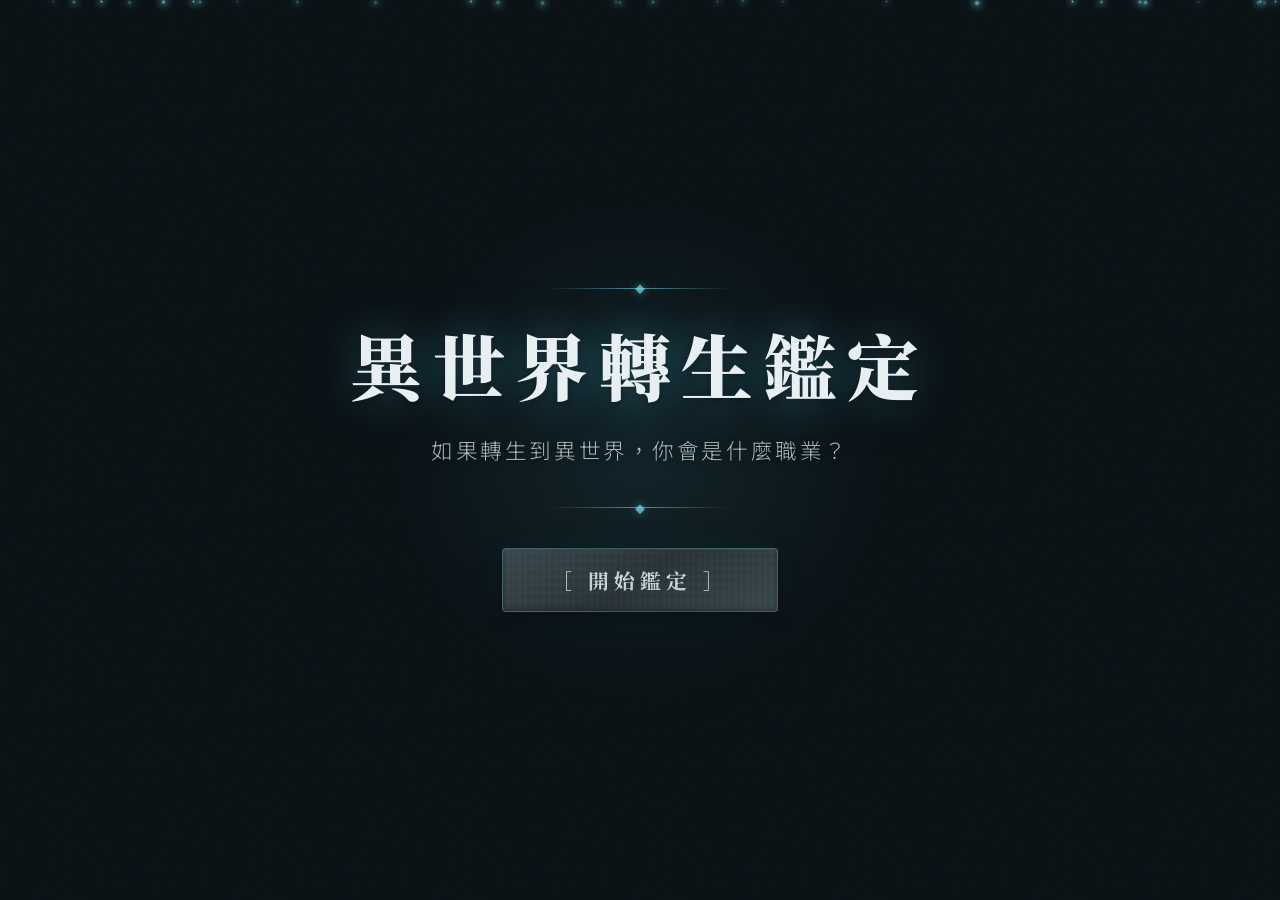
==== commit a5b4c994: "改回垂直顯示" ====
--- a/index.html
+++ b/index.html
@@ -36,23 +36,16 @@
       <div class="progress-bar">
         <div class="progress-bar__fill" id="progress-fill"></div>
       </div>
-      <div class="quiz-layout">
-        <!-- 圖片區 -->
-        <div class="quiz-visual" id="quiz-image-container">
-          <img id="quiz-image" src="" alt="情境插圖">
-          <div class="image-placeholder-text">【情境插圖預留區】</div>
-        </div>
-        <!-- 內容區 -->
-        <div class="quiz-content">
-          <div class="quiz-header">
-            <div class="quiz-step" id="quiz-step"></div>
-            <h2 class="quiz-chapter" id="quiz-chapter"></h2>
-          </div>
-          <p class="quiz-scenario" id="quiz-scenario"></p>
-          <div class="options-list" id="options-list"></div>
-          <button class="btn-next" id="next-btn" type="button">下一題 →</button>
-        </div>
+      <div class="quiz-header">
+        <div class="quiz-step" id="quiz-step"></div>
+        <h2 class="quiz-chapter" id="quiz-chapter"></h2>
       </div>
+      <div class="quiz-banner" id="quiz-image-container">
+        <img id="quiz-image" src="" alt="情境插圖">
+      </div>
+      <p class="quiz-scenario" id="quiz-scenario"></p>
+      <div class="options-list" id="options-list"></div>
+      <button class="btn-next" id="next-btn" type="button">下一題 →</button>
     </div>
   </section>
 
--- a/style.css
+++ b/style.css
@@ -19,7 +19,7 @@
   position:relative;
   flex-direction:column;
   align-items:center;
-  justify-content:flex-start; /* 改為 flex-start 避免內容過長時上下被切掉或產生抖動 */
+  justify-content:flex-start;
   padding-top: max(3rem, 10vh);
   padding-bottom: 3rem;
 }
@@ -35,7 +35,7 @@
 
 .hero__bg {
   position:absolute; inset:0; z-index:0;
-  background: url('preview_cover.png') center center / cover no-repeat;
+  background: url('banner_cover.png') center center / cover no-repeat;
   filter: brightness(0.55) saturate(0.7);
   animation: slowZoom 30s ease-in-out infinite alternate;
 }
@@ -173,20 +173,21 @@
     #0a1216;
   height:100vh; min-height:0;
   padding:0; overflow:hidden;
-  justify-content:stretch;
+  justify-content:center;
 }
 
 .quiz-container {
-  width:100%; height:100%;
+  max-width:680px; width:100%; height:100%;
   display:flex; flex-direction:column;
-  padding:1.2rem 2.5rem;
+  justify-content:center;
+  padding:1rem 2rem;
   position:relative; z-index:2;
 }
 
 /* Progress Bar */
 .progress-bar {
   width:100%; height:3px; background:rgba(120,220,232,0.1);
-  border-radius:2px; margin-bottom:1rem; overflow:hidden; flex-shrink:0;
+  border-radius:2px; margin-bottom:0.8rem; overflow:hidden; flex-shrink:0;
 }
 .progress-bar__fill {
   height:100%; width:0%;
@@ -194,56 +195,44 @@
   border-radius:2px; transition:width 0.6s ease;
 }
 
-/* Two-Column Layout */
-.quiz-layout {
-  display:flex; flex:1; gap:2.5rem;
-  min-height:0; align-items:stretch;
-}
-
-/* Left Column – Image */
-.quiz-visual {
-  flex:0 0 40%; position:relative;
-  border-radius:12px; overflow:hidden;
+/* Header */
+.quiz-header { text-align:center; margin-bottom:0.6rem; flex-shrink:0; }
+.quiz-step {
+  font-size:0.7rem; letter-spacing:0.3em;
+  color:rgba(120,220,232,0.6); margin-bottom:0.2rem; text-transform:uppercase;
+}
+.quiz-chapter {
+  font-family:'Noto Serif TC', serif; font-weight:700;
+  font-size:clamp(1.05rem, 2.2vw, 1.35rem); color:#e8eff3;
+  letter-spacing:0.08em; text-shadow:0 0 20px rgba(80,180,200,0.2);
+}
+
+/* Banner Image */
+.quiz-banner {
+  width:100%; height:clamp(100px, 16vh, 150px);
+  border-radius:10px; overflow:hidden;
+  margin-bottom:0.8rem; flex-shrink:0;
+  position:relative;
   background:rgba(30,45,52,0.4);
-  border:1px solid rgba(120,220,232,0.12);
-  display:flex; align-items:center; justify-content:center;
+  border:1px solid rgba(120,220,232,0.1);
 }
 #quiz-image {
   width:100%; height:100%; object-fit:cover;
-  position:absolute; inset:0; display:none;
-}
-.image-placeholder-text {
-  color:rgba(120,220,232,0.5); font-size:0.9rem; letter-spacing:0.1em;
-}
-
-/* Right Column – Content */
-.quiz-content {
-  flex:1; display:flex; flex-direction:column;
-  justify-content:center; min-height:0;
-}
-
-.quiz-header { text-align:center; margin-bottom:1rem; flex-shrink:0; }
-.quiz-step {
-  font-size:0.75rem; letter-spacing:0.3em;
-  color:rgba(120,220,232,0.6); margin-bottom:0.3rem; text-transform:uppercase;
-}
-.quiz-chapter {
-  font-family:'Noto Serif TC', serif; font-weight:700;
-  font-size:clamp(1.1rem, 2.5vw, 1.5rem); color:#e8eff3;
-  letter-spacing:0.08em; text-shadow:0 0 20px rgba(80,180,200,0.2);
-}
-
+  display:block;
+}
+
+/* Scenario */
 .quiz-scenario {
-  font-size:clamp(0.85rem, 1.6vw, 0.98rem); line-height:1.7;
+  font-size:clamp(0.85rem, 1.5vw, 0.95rem); line-height:1.65;
   color:rgba(200,215,222,0.8); text-align:center;
-  margin-bottom:1.2rem; padding:0 0.5rem; flex-shrink:0;
+  margin-bottom:0.8rem; padding:0 0.5rem; flex-shrink:0;
 }
 
 /* Option Cards */
-.options-list { display:flex; flex-direction:column; gap:0.5rem; flex-shrink:0; }
+.options-list { display:flex; flex-direction:column; gap:0.45rem; flex-shrink:0; }
 .option-card {
-  display:flex; align-items:flex-start; gap:0.8rem;
-  padding:0.7rem 1rem;
+  display:flex; align-items:flex-start; gap:0.7rem;
+  padding:0.6rem 1rem;
   background:rgba(30,45,52,0.5);
   border:1px solid rgba(120,220,232,0.1);
   border-radius:8px; cursor:pointer;
@@ -267,19 +256,19 @@
 }
 .option-label {
   font-family:'Noto Serif TC', serif; font-weight:700;
-  font-size:1rem; color:rgba(120,220,232,0.8);
-  min-width:1.4rem; padding-top:1px;
+  font-size:0.95rem; color:rgba(120,220,232,0.8);
+  min-width:1.3rem; padding-top:1px;
 }
 .option-text {
-  font-size:clamp(0.85rem, 1.6vw, 0.95rem);
-  line-height:1.6; color:rgba(200,215,222,0.85);
+  font-size:clamp(0.83rem, 1.5vw, 0.92rem);
+  line-height:1.55; color:rgba(200,215,222,0.85);
 }
 
 /* Next Button */
 .btn-next {
-  display:block; margin:1.2rem auto 0; padding:0.7rem 2rem;
-  font-family:'Noto Serif TC', serif; font-weight:700;
-  font-size:0.95rem; letter-spacing:0.2em; color:#c8d7de;
+  display:block; margin:0.8rem auto 0; padding:0.6rem 2rem;
+  font-family:'Noto Serif TC', serif; font-weight:700;
+  font-size:0.9rem; letter-spacing:0.2em; color:#c8d7de;
   background:linear-gradient(145deg, #3a4a50, #2a3438);
   border:1px solid rgba(120,220,232,0.2); border-radius:4px;
   cursor:pointer; flex-shrink:0;
@@ -369,43 +358,33 @@
   .rune-line { width:120px; margin-bottom:1.2rem; }
   .btn-stone { padding:0.85rem 2.2rem; }
 
-  /* Quiz – vertical compact layout */
-  .quiz-container { padding:1rem 1.2rem; }
-  .quiz-layout { flex-direction:column; gap:0; }
-  .quiz-visual {
-    flex:0 0 auto; height:clamp(100px, 18vh, 160px);
-    border-radius:10px; margin-bottom:0.8rem;
-  }
-  .quiz-content { justify-content:flex-start; }
-  .quiz-header { margin-bottom:0.6rem; }
-  .quiz-chapter { font-size:1.15rem; }
-  .quiz-scenario { margin-bottom:0.8rem; font-size:0.9rem; padding:0; }
-  .options-list { gap:0.4rem; }
-  .option-card { padding:0.55rem 0.8rem; gap:0.5rem; }
-  .option-label { font-size:0.95rem; min-width:1.2rem; }
-  .option-text { font-size:0.88rem; line-height:1.5; }
-  .btn-next { margin-top:0.8rem; padding:0.6rem 1.8rem; font-size:0.9rem; }
-  .progress-bar { margin-bottom:0.6rem; }
+  .quiz-container { padding:0.8rem 1.2rem; }
+  .quiz-banner { height:clamp(80px, 14vh, 130px); margin-bottom:0.6rem; }
+  .quiz-header { margin-bottom:0.5rem; }
+  .quiz-chapter { font-size:1.1rem; }
+  .quiz-scenario { margin-bottom:0.6rem; font-size:0.88rem; padding:0; }
+  .options-list { gap:0.35rem; }
+  .option-card { padding:0.5rem 0.8rem; gap:0.5rem; }
+  .option-label { font-size:0.9rem; min-width:1.2rem; }
+  .option-text { font-size:0.85rem; line-height:1.45; }
+  .btn-next { margin-top:0.6rem; padding:0.55rem 1.8rem; font-size:0.85rem; }
+  .progress-bar { margin-bottom:0.5rem; }
 }
 @media (max-width:480px) {
   .hero__title { letter-spacing:0.08em; }
   .btn-stone { padding:0.75rem 1.8rem; letter-spacing:0.15em; }
-  .quiz-container { padding:0.8rem; }
-  .quiz-visual { height:clamp(80px, 14vh, 120px); border-radius:8px; margin-bottom:0.5rem; }
-  .quiz-header { margin-bottom:0.4rem; }
-  .quiz-step { font-size:0.65rem; margin-bottom:0.15rem; }
-  .quiz-chapter { font-size:1rem; }
-  .quiz-scenario { font-size:0.85rem; margin-bottom:0.6rem; line-height:1.5; }
-  .options-list { gap:0.3rem; }
-  .option-card { padding:0.45rem 0.7rem; gap:0.4rem; border-radius:6px; }
-  .option-label { font-size:0.9rem; }
-  .option-text { font-size:0.82rem; line-height:1.45; }
-  .btn-next { margin-top:0.6rem; padding:0.5rem 1.5rem; font-size:0.85rem; }
-  .progress-bar { margin-bottom:0.4rem; }
+  .quiz-container { padding:0.6rem 0.8rem; }
+  .quiz-banner { height:clamp(70px, 12vh, 100px); margin-bottom:0.5rem; border-radius:8px; }
+  .quiz-header { margin-bottom:0.3rem; }
+  .quiz-step { font-size:0.6rem; margin-bottom:0.1rem; }
+  .quiz-chapter { font-size:0.95rem; }
+  .quiz-scenario { font-size:0.82rem; margin-bottom:0.5rem; line-height:1.45; }
+  .options-list { gap:0.25rem; }
+  .option-card { padding:0.4rem 0.65rem; gap:0.4rem; border-radius:6px; }
+  .option-label { font-size:0.85rem; }
+  .option-text { font-size:0.78rem; line-height:1.4; }
+  .btn-next { margin-top:0.5rem; padding:0.45rem 1.5rem; font-size:0.8rem; }
+  .progress-bar { margin-bottom:0.3rem; }
   .result-job { font-size:2rem; }
   .result-description { font-size:0.95rem; }
-  #quiz-screen { padding:0; }
-}
-
-
-
+}
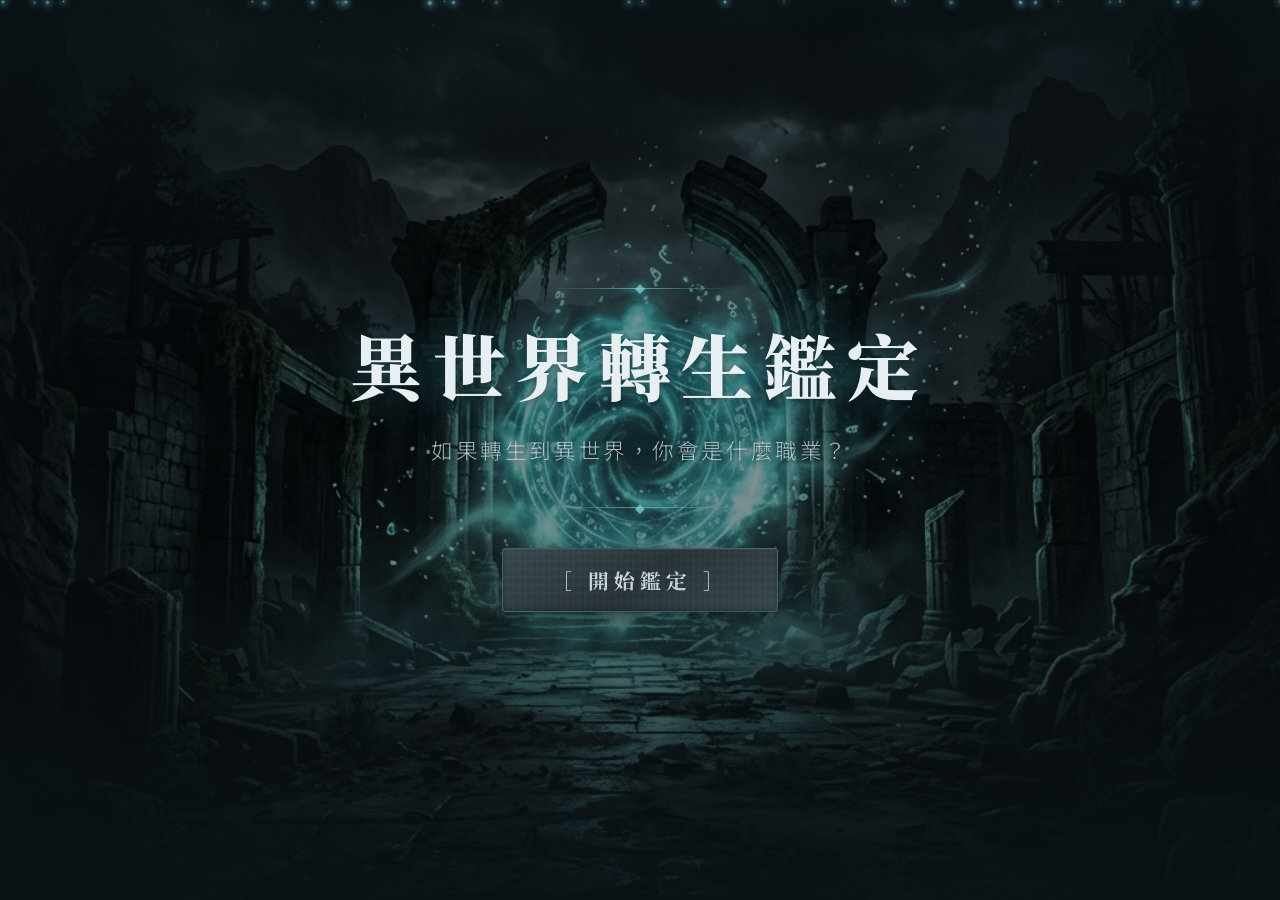
==== commit 29a8406a: "上結果圖" ====
--- a/index.html
+++ b/index.html
@@ -57,6 +57,9 @@
       <div class="rune-line" aria-hidden="true" style="margin-bottom:1.5rem"></div>
       <h2 class="result-job" id="result-job"></h2>
       <p class="result-subtitle" id="result-subtitle"></p>
+      <div class="result-banner" id="result-image-container" style="display:none;">
+        <img id="result-image" src="" alt="職業插圖">
+      </div>
       <p class="result-attrs" id="result-attrs"></p>
       <div class="result-divider"></div>
       <div class="result-description" id="result-desc"></div>
--- a/style.css
+++ b/style.css
@@ -177,17 +177,17 @@
 }
 
 .quiz-container {
-  max-width:680px; width:100%; height:100%;
+  max-width:800px; width:100%; height:100%;
   display:flex; flex-direction:column;
   justify-content:center;
-  padding:1rem 2rem;
+  padding:1.5rem 2.5rem;
   position:relative; z-index:2;
 }
 
 /* Progress Bar */
 .progress-bar {
-  width:100%; height:3px; background:rgba(120,220,232,0.1);
-  border-radius:2px; margin-bottom:0.8rem; overflow:hidden; flex-shrink:0;
+  width:100%; height:4px; background:rgba(120,220,232,0.1);
+  border-radius:2px; margin-bottom:1.2rem; overflow:hidden; flex-shrink:0;
 }
 .progress-bar__fill {
   height:100%; width:0%;
@@ -196,22 +196,22 @@
 }
 
 /* Header */
-.quiz-header { text-align:center; margin-bottom:0.6rem; flex-shrink:0; }
+.quiz-header { text-align:center; margin-bottom:0.8rem; flex-shrink:0; }
 .quiz-step {
-  font-size:0.7rem; letter-spacing:0.3em;
-  color:rgba(120,220,232,0.6); margin-bottom:0.2rem; text-transform:uppercase;
+  font-size:0.85rem; letter-spacing:0.35em;
+  color:rgba(120,220,232,0.6); margin-bottom:0.4rem; text-transform:uppercase;
 }
 .quiz-chapter {
   font-family:'Noto Serif TC', serif; font-weight:700;
-  font-size:clamp(1.05rem, 2.2vw, 1.35rem); color:#e8eff3;
+  font-size:clamp(1.3rem, 3vw, 1.7rem); color:#e8eff3;
   letter-spacing:0.08em; text-shadow:0 0 20px rgba(80,180,200,0.2);
 }
 
 /* Banner Image */
 .quiz-banner {
-  width:100%; height:clamp(100px, 16vh, 150px);
-  border-radius:10px; overflow:hidden;
-  margin-bottom:0.8rem; flex-shrink:0;
+  width:100%; height:clamp(220px, 35vh, 340px);
+  border-radius:12px; overflow:hidden;
+  margin-bottom:1.2rem; flex-shrink:0;
   position:relative;
   background:rgba(30,45,52,0.4);
   border:1px solid rgba(120,220,232,0.1);
@@ -223,16 +223,16 @@
 
 /* Scenario */
 .quiz-scenario {
-  font-size:clamp(0.85rem, 1.5vw, 0.95rem); line-height:1.65;
+  font-size:clamp(0.95rem, 1.8vw, 1.1rem); line-height:1.7;
   color:rgba(200,215,222,0.8); text-align:center;
-  margin-bottom:0.8rem; padding:0 0.5rem; flex-shrink:0;
+  margin-bottom:1.2rem; padding:0 0.5rem; flex-shrink:0;
 }
 
 /* Option Cards */
-.options-list { display:flex; flex-direction:column; gap:0.45rem; flex-shrink:0; }
+.options-list { display:flex; flex-direction:column; gap:0.6rem; flex-shrink:0; }
 .option-card {
-  display:flex; align-items:flex-start; gap:0.7rem;
-  padding:0.6rem 1rem;
+  display:flex; align-items:flex-start; gap:0.9rem;
+  padding:0.8rem 1.2rem;
   background:rgba(30,45,52,0.5);
   border:1px solid rgba(120,220,232,0.1);
   border-radius:8px; cursor:pointer;
@@ -256,19 +256,19 @@
 }
 .option-label {
   font-family:'Noto Serif TC', serif; font-weight:700;
-  font-size:0.95rem; color:rgba(120,220,232,0.8);
-  min-width:1.3rem; padding-top:1px;
+  font-size:1.1rem; color:rgba(120,220,232,0.8);
+  min-width:1.5rem; padding-top:1px;
 }
 .option-text {
-  font-size:clamp(0.83rem, 1.5vw, 0.92rem);
-  line-height:1.55; color:rgba(200,215,222,0.85);
+  font-size:clamp(0.95rem, 1.8vw, 1.05rem);
+  line-height:1.6; color:rgba(200,215,222,0.85);
 }
 
 /* Next Button */
 .btn-next {
-  display:block; margin:0.8rem auto 0; padding:0.6rem 2rem;
+  display:block; margin:1.2rem auto 0; padding:0.8rem 2.5rem;
   font-family:'Noto Serif TC', serif; font-weight:700;
-  font-size:0.9rem; letter-spacing:0.2em; color:#c8d7de;
+  font-size:1.05rem; letter-spacing:0.2em; color:#c8d7de;
   background:linear-gradient(145deg, #3a4a50, #2a3438);
   border:1px solid rgba(120,220,232,0.2); border-radius:4px;
   cursor:pointer; flex-shrink:0;
@@ -316,8 +316,26 @@
 }
 .result-subtitle {
   font-size:clamp(0.9rem, 2vw, 1.1rem); color:rgba(120,220,232,0.7);
-  letter-spacing:0.15em; margin-bottom:0.6rem;
+  letter-spacing:0.15em; margin-bottom:1.5rem;
   font-family:'Noto Serif TC', serif;
+}
+.result-banner {
+  width:100%; height:clamp(160px, 25vh, 260px);
+  border-radius:12px; overflow:hidden;
+  margin-bottom:1.5rem;
+  position:relative;
+  background:rgba(30,45,52,0.4);
+  border:1px solid rgba(120,220,232,0.1);
+  box-shadow: 0 10px 30px rgba(0,0,0,0.5);
+  animation: bannerFadeIn 1s ease-out 0.5s forwards;
+  opacity: 0;
+}
+@keyframes bannerFadeIn {
+  0%{opacity:0;transform:scale(0.98)} 100%{opacity:1;transform:scale(1)}
+}
+#result-image {
+  width:100%; height:100%; object-fit:cover;
+  display:block;
 }
 .result-attrs {
   font-size:0.85rem; color:rgba(200,215,222,0.5);
@@ -386,5 +404,6 @@
   .btn-next { margin-top:0.5rem; padding:0.45rem 1.5rem; font-size:0.8rem; }
   .progress-bar { margin-bottom:0.3rem; }
   .result-job { font-size:2rem; }
+  .result-banner { height:clamp(100px, 15vh, 140px); margin-bottom:1rem; border-radius:8px; }
   .result-description { font-size:0.95rem; }
 }
